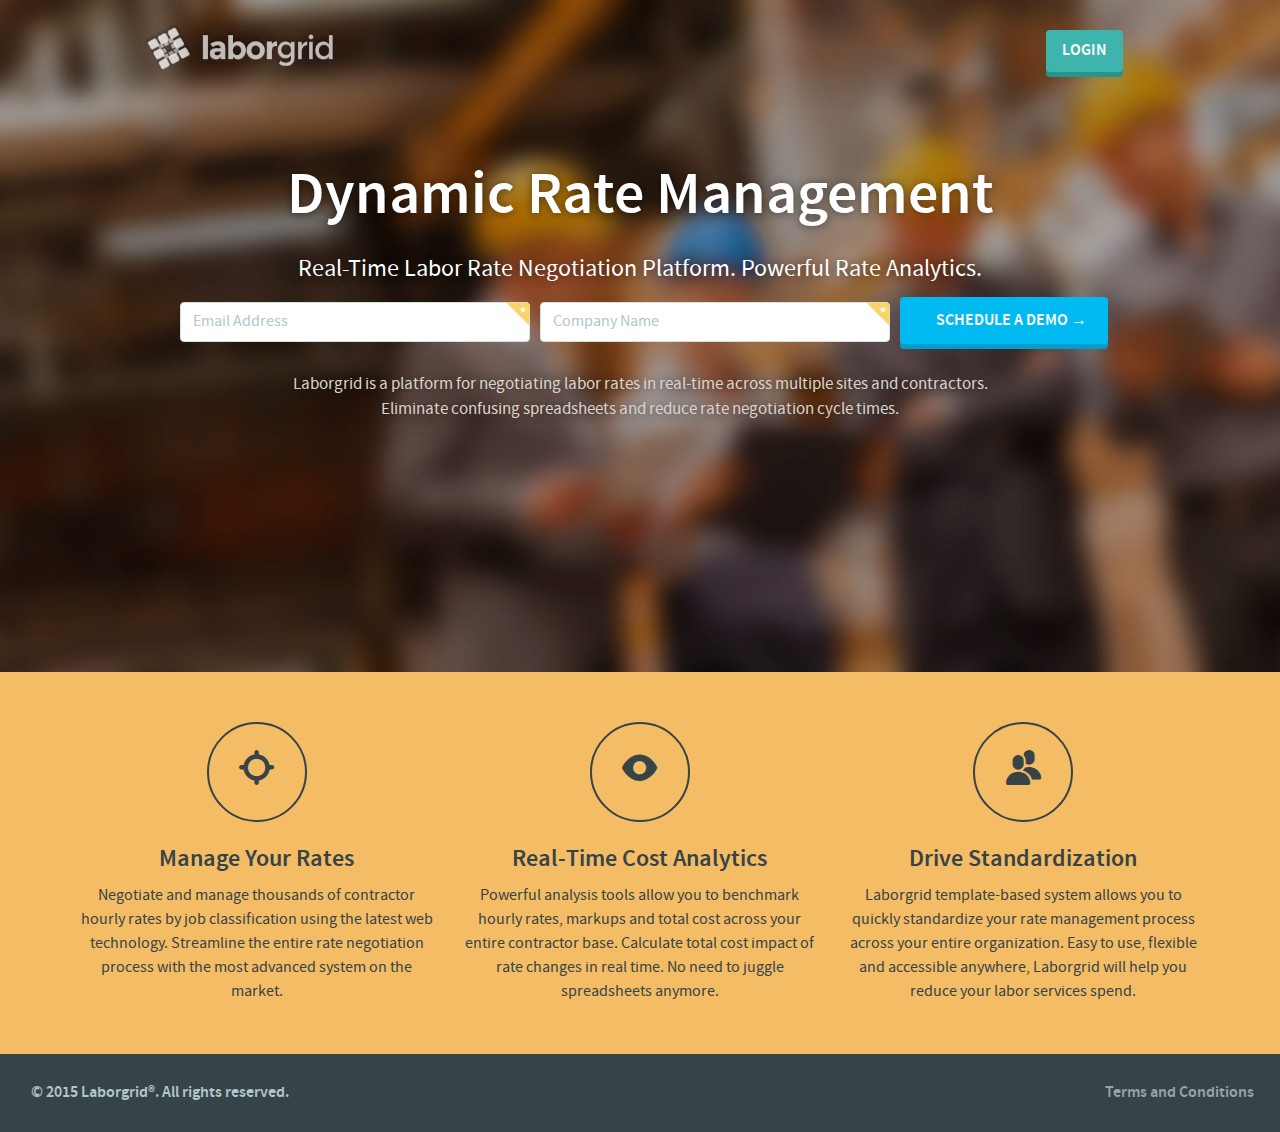
==== index.html @ 269fbb8e "Added favicon" ====
<!DOCTYPE html>
<html lang="en">
<head>
  <meta charset="utf-8">
  <title>Laborgrid - Dynamic Rate Management</title>
  <meta name="description" content="Laborgrid - Dynamic Rate Management"/>
  <meta name="viewport" content="width=device-width, initial-scale=1.0, maximum-scale=1.0">
  <link rel="icon" sizes="16x16 32x32" href="/favicon.ico?v=2">

  <!-- Loading Bootstrap -->
  <link href="bootstrap/css/bootstrap.css" rel="stylesheet">
  <link href="bootstrap/css/prettify.css" rel="stylesheet">

  <!-- Loading Drunken Parrot UI -->
  <link href="css/drunken-parrot.css" rel="stylesheet">
  <link href="css/animate.min.css" rel="stylesheet">
  <link href="css/style.css" rel="stylesheet">

  <!-- <link rel="shortcut icon" href="images/favicon.ico"> -->

  <!-- HTML5 shim, for IE6-8 support of HTML5 elements. All other JS at the end of file. -->
  <!--[if lt IE 9]>
  <script src="js/html5shiv.js"></script>
  <![endif]-->
</head>
<body>
<div class="container-fluid home">
  <!--<header>
    <img src="" alt=""/>
  </header>-->
  <div class="jumbotron">
    <div class="container">
      <header>
        <div class="row">
          <div class="col-xs-12 col-sm-1"></div>
          <div class="col-xs-12 col-sm-10">
            <img id="logo" class="logo" src="images/laborgrid_logo_transparent.png" alt="Laborgrid"/>
            <a id="login-button" href="http://app.laborgrid.com" class="btn btn-success btn-embossed login-button pull-right">Login</a>
          </div>
          <div class="col-xs-12 col-sm-1"></div>
        </div>
      </header>
      <div class="row">
        <div class="col-sm-12 headlines">
          <h1 class="text-shadow animated fadeInDown">Dynamic Rate Management</h1>
          <p class="text-shadow">Real-Time Labor Rate Negotiation Platform. Powerful Rate Analytics.</p>
          <div class="col-xs-12 col-sm-1"></div>
            <div id="email-form-group" class="col-xs-12 col-sm-4 less-padding-right">
              <div class="form-group input-required">
                <input id="form-email"  type="email" name="email" class="form-control" placeholder="Email Address" required>
                <span></span>
              </div>
            </div>
            <div id="company-form-group" class="col-xs-12 col-sm-4 less-padding-right">
              <div class="form-group input-required">
                <input id="form-company" type="text" name="company" class="form-control" placeholder="Company Name" required>
                <span></span>
              </div>
            </div>

          <div id="thankyou-form-group" class="col-xs-12 col-sm-8 less-padding-right animated">
            <p class="text-shadow"><strong>Thank you for contacting us! We'll get in touch shortly.</strong></p>
          </div>

            <div class="col-xs-12 col-sm-1 less-margin-top">
              <button id="send-button" type="submit" class="btn btn-primary btn-embossed btn-animate btn-animate-result">Schedule a Demo →</button>
            </div>
          <div class="col-xs-12 col-sm-2"></div>
        </div>
      </div>

      <div id="warning-row" class="row">
        <div class="col-xs-12 col-sm-2"></div>
        <div class="col-xs-12 col-sm-8 headlines">
          <p class="text-shadow smaller-text warning-text">
            <strong><em>That doesn't look like a valid email address. Please try again.</em></strong>
          </p>
        </div>
        <div class="col-xs-12 col-sm-2"></div>
      </div>

      <div class="row">
        <div class="col-xs-12 col-sm-2"></div>
        <div class="col-xs-12 col-sm-8 headlines">
          <p class="text-shadow smaller-text">
            Laborgrid is a platform for negotiating labor rates in real-time across multiple sites and contractors.
            Eliminate confusing spreadsheets and reduce rate negotiation cycle times.
          </p>
        </div>
        <div class="col-xs-12 col-sm-2"></div>
      </div>
    </div>
  </div>

  <div id="services" class="container-fluid services-container">
    <!-- Example row of columns -->
    <div class="row features">
      <div class="col-xs-12 col-sm-4 text-center feature">
        <div class="ss-icon features-circle animated fadeIn">
          <i class="ss-crosshair features-icon"></i>
        </div>
        <h3>Manage Your Rates</h3>
        <p>Negotiate and manage thousands of contractor hourly rates by job classification using the latest web technology.
          Streamline the entire rate negotiation process with the most advanced system on the market.</p>
      </div>
      <div class="col-xs-12 col-sm-4 text-center feature">
        <div class="single-fet animated fadeIn">
          <div class="ss-icon features-circle animated fadeIn">
            <i class="ss-view features-icon"></i>
          </div>
          <h3>Real-Time Cost Analytics</h3>
          <p>Powerful analysis tools allow you to benchmark hourly rates, markups and total cost across your entire contractor base. Calculate total cost impact of rate changes in real time.
            No need to juggle spreadsheets anymore. </p>
        </div>
      </div>
      <div class="col-xs-12 col-sm-4 text-center feature">
        <div class="single-fet animated fadeIn">
          <div class="ss-icon features-circle animated fadeIn">
            <i class="ss-users features-icon"></i>
          </div>
          <h3>Drive Standardization</h3>
          <p>Laborgrid template-based system allows you to quickly standardize your rate management process across your entire organization.
            Easy to use, flexible and accessible anywhere, Laborgrid will help you reduce your labor services spend.</p>
        </div>
      </div>
    </div>
  </div>
  <nav id="footer" class="navbar navbar-inverse" role="navigation">
    <div class="navbar-collapse">
        <ul class="nav navbar-nav">
          <li class=""><a href="#">© 2015 Laborgrid®. All rights reserved.</a></li>
        </ul>
        <!--<ul class="nav navbar-nav navbar-right navbar-icons">
                  <li><a href="#fakeLink" class="navbar-link">Terms and Conditions</a></li>
          <li>
            <a href="#fakelink">
              <span class="ss-user"></span>
            </a>
          </li>
          <li>
            <a href="#fakelink">
              <span class="ss-notifications"></span>
              <span class="navbar-new"></span>
            </a>
          </li>
          <li>
            <a href="#fakelink">
              <span class="ss-settings"></span>
            </a>
          </li>
        </ul>-->
      <p class="navbar-text navbar-right"><a href="./terms.html" class="navbar-link">Terms and Conditions</a></p>

    </div><!-- /.container-fluid -->
  </nav>
</div>
<!-- Bootstrap core JavaScript
	================================================== -->
<!-- Placed at the end of the document so the pages load faster -->
<script src="https://ajax.googleapis.com/ajax/libs/jquery/1.11.0/jquery.min.js"></script>
<script src="https://cdn.firebase.com/js/client/2.2.4/firebase.js"></script>
<script src="bootstrap/js/bootstrap.min.js"></script>
<script src="js/checkbox.js"></script>
<script src="js/radio.js"></script>
<script src="js/bootstrap-switch.js"></script>
<script src="js/toolbar.js"></script>
<script src="js/classie.js"></script>
<script src="js/application.js"></script>

<!-- begin olark code -->
<script data-cfasync="false" type='text/javascript'>/*<![CDATA[*/window.olark||(function(c){var f=window,d=document,l=f.location.protocol=="https:"?"https:":"http:",z=c.name,r="load";var nt=function(){
  f[z]=function(){
    (a.s=a.s||[]).push(arguments)};var a=f[z]._={
  },q=c.methods.length;while(q--){(function(n){f[z][n]=function(){
    f[z]("call",n,arguments)}})(c.methods[q])}a.l=c.loader;a.i=nt;a.p={
    0:+new Date};a.P=function(u){
    a.p[u]=new Date-a.p[0]};function s(){
    a.P(r);f[z](r)}f.addEventListener?f.addEventListener(r,s,false):f.attachEvent("on"+r,s);var ld=function(){function p(hd){
    hd="head";return["<",hd,"></",hd,"><",i,' onl' + 'oad="var d=',g,";d.getElementsByTagName('head')[0].",j,"(d.",h,"('script')).",k,"='",l,"//",a.l,"'",'"',"></",i,">"].join("")}var i="body",m=d[i];if(!m){
    return setTimeout(ld,100)}a.P(1);var j="appendChild",h="createElement",k="src",n=d[h]("div"),v=n[j](d[h](z)),b=d[h]("iframe"),g="document",e="domain",o;n.style.display="none";m.insertBefore(n,m.firstChild).id=z;b.frameBorder="0";b.id=z+"-loader";if(/MSIE[ ]+6/.test(navigator.userAgent)){
    b.src="javascript:false"}b.allowTransparency="true";v[j](b);try{
    b.contentWindow[g].open()}catch(w){
    c[e]=d[e];o="javascript:var d="+g+".open();d.domain='"+d.domain+"';";b[k]=o+"void(0);"}try{
    var t=b.contentWindow[g];t.write(p());t.close()}catch(x){
    b[k]=o+'d.write("'+p().replace(/"/g,String.fromCharCode(92)+'"')+'");d.close();'}a.P(2)};ld()};nt()})({
  loader: "static.olark.com/jsclient/loader0.js",name:"olark",methods:["configure","extend","declare","identify"]});
/* custom configuration goes here (www.olark.com/documentation) */
olark.identify('8668-419-10-1473');/*]]>*/</script><noscript><a href="https://www.olark.com/site/8668-419-10-1473/contact" title="Contact us" target="_blank">Questions? Feedback?</a> powered by <a href="http://www.olark.com?welcome" title="Olark live chat software">Olark live chat software</a></noscript>
<!-- end olark code -->
</body>
</html>
---- bootstrap/css/prettify.css ----
.com { color: #93a1a1; }
.lit { color: #195f91; }
.pun, .opn, .clo { color: #93a1a1; }
.fun { color: #dc322f; }
.str, .atv { color: #D14; }
.kwd, .prettyprint .tag { color: #1e347b; }
.typ, .atn, .dec, .var { color: teal; }
.pln { color: #48484c; }

.prettyprint {
  padding: 8px;
  background-color: #f7f7f9;
  border: 1px solid #e1e1e8;
}
.prettyprint.linenums {
  -webkit-box-shadow: inset 40px 0 0 #fbfbfc, inset 41px 0 0 #ececf0;
     -moz-box-shadow: inset 40px 0 0 #fbfbfc, inset 41px 0 0 #ececf0;
          box-shadow: inset 40px 0 0 #fbfbfc, inset 41px 0 0 #ececf0;
}

/* Specify class=linenums on a pre to get line numbering */
ol.linenums {
  margin: 0 0 0 33px; /* IE indents via margin-left */
}
ol.linenums li {
  padding-left: 12px;
  color: #bebec5;
  line-height: 20px;
  text-shadow: 0 1px 0 #fff;
}
---- css/drunken-parrot.css ----
@font-face {
  font-family: 'SourceSansPro';
  src: url('../fonts/source-sans-pro/sourcesanspro-regular.eot');
  src: url('../fonts/source-sans-pro/sourcesanspro-regular.eot?#iefix') format('embedded-opentype'), url('../fonts/source-sans-pro/sourcesanspro-regular.woff') format('woff'), url('../fonts/source-sans-pro/sourcesanspro-regular.ttf') format('truetype'), url('../fonts/source-sans-pro/sourcesanspro-regular.svg#sourcesanspro-regular') format('svg');
  font-weight: normal;
  font-style: normal;
}
@font-face {
  font-family: 'SourceSansProExtraLight';
  src: url('../fonts/source-sans-pro/sourcesanspro-extralight.eot');
  src: url('../fonts/source-sans-pro/sourcesanspro-extralight.eot?#iefix') format('embedded-opentype'), url('../fonts/source-sans-pro/sourcesanspro-extralight.woff') format('woff'), url('../fonts/source-sans-pro/sourcesanspro-extralight.ttf') format('truetype'), url('../fonts/source-sans-pro/sourcesanspro-extralight.svg#sourcesanspro-extralight') format('svg');
  font-weight: normal;
  font-style: normal;
}
@font-face {
  font-family: 'SourceSansProBold';
  src: url('../fonts/source-sans-pro/sourcesanspro-bold.eot');
  src: url('../fonts/source-sans-pro/sourcesanspro-bold.eot?#iefix') format('embedded-opentype'), url('../fonts/source-sans-pro/sourcesanspro-bold.woff') format('woff'), url('../fonts/source-sans-pro/sourcesanspro-bold.ttf') format('truetype'), url('../fonts/source-sans-pro/sourcesanspro-bold.svg#sourcesanspro-bold') format('svg');
  font-weight: normal;
  font-style: normal;
}
@font-face {
  font-family: 'SourceSansProSemiBold';
  src: url('../fonts/source-sans-pro/sourcesanspro-semibold.eot');
  src: url('../fonts/source-sans-pro/sourcesanspro-semibold.eot?#iefix') format('embedded-opentype'), url('../fonts/source-sans-pro/sourcesanspro-semibold.woff') format('woff'), url('../fonts/source-sans-pro/sourcesanspro-semibold.ttf') format('truetype'), url('../fonts/source-sans-pro/sourcesanspro-semibold.svg#sourcesanspro-semibold') format('svg');
  font-weight: normal;
  font-style: normal;
}
@font-face {
  font-family: 'Merriweather';
  src: url('../fonts/source-sans-pro/sourcesanspro-regular.eot');
  src: url('../fonts/source-sans-pro/sourcesanspro-regular.eot?#iefix') format('embedded-opentype'), url('../fonts/source-sans-pro/sourcesanspro-regular.woff') format('woff'), url('../fonts/source-sans-pro/sourcesanspro-regular.ttf') format('truetype'), url('../fonts/source-sans-pro/sourcesanspro-regular.svg#sourcesanspro-regular') format('svg');
  font-weight: normal;
  font-style: normal;
}
@font-face {
  font-family: 'MerriweatherLight';
  src: url('../fonts/source-sans-pro/sourcesanspro-extralight.eot');
  src: url('../fonts/source-sans-pro/sourcesanspro-extralight.eot?#iefix') format('embedded-opentype'), url('../fonts/source-sans-pro/sourcesanspro-extralight.woff') format('woff'), url('../fonts/source-sans-pro/sourcesanspro-extralight.ttf') format('truetype'), url('../fonts/source-sans-pro/sourcesanspro-extralight.svg#sourcesanspro-extralight') format('svg');
  font-weight: normal;
  font-style: normal;
}
@font-face {
  font-family: 'MerriweatherBold';
  src: url('../fonts/source-sans-pro/sourcesanspro-bold.eot');
  src: url('../fonts/source-sans-pro/sourcesanspro-bold.eot?#iefix') format('embedded-opentype'), url('../fonts/source-sans-pro/sourcesanspro-bold.woff') format('woff'), url('../fonts/source-sans-pro/sourcesanspro-bold.ttf') format('truetype'), url('../fonts/source-sans-pro/sourcesanspro-bold.svg#sourcesanspro-bold') format('svg');
  font-weight: normal;
  font-style: normal;
}
@font-face {
  font-family: 'MerriweatherHeavy';
  src: url('../fonts/source-sans-pro/.eot');
  src: url('../fonts/source-sans-pro/.eot?#iefix') format('embedded-opentype'), url('../fonts/source-sans-pro/.woff') format('woff'), url('../fonts/source-sans-pro/.ttf') format('truetype'), url('../fonts/source-sans-pro/.svg#') format('svg');
  font-weight: normal;
  font-style: normal;
}
@charset "UTF-8";
/*
* Symbolset
* www.symbolset.com
* Copyright © 2013 Oak Studios LLC
*
* Upload this file to your web server
* and place this within your <head> tags.
* <link href="webfonts/ss-junior.css" rel="stylesheet" />
*/
@font-face {
  font-family: "SSJunior";
  src: url('../fonts/ss-junior/webfonts/ss-junior.eot');
  src: url('../fonts/ss-junior/webfonts/ss-junior.eot?#iefix') format('embedded-opentype'), url('../fonts/ss-junior/webfonts/ss-junior.woff') format('woff'), url('../fonts/ss-junior/webfonts/ss-junior.ttf') format('truetype'), url('../fonts/ss-junior/webfonts/ss-junior.svg#SSJunior') format('svg');
  font-weight: 400;
  font-style: normal;
}
/* This triggers a redraw in IE to Fix IE8's :before content rendering. */
html:hover [class^="ss-"] {
  -ms-zoom: 1;
}
.ss-icon,
.ss-icon.ss-junior,
[class^="ss-"]:before,
[class*=" ss-"]:before,
[class^="ss-"].ss-junior:before,
[class*=" ss-"].ss-junior:before,
[class^="ss-"].right:after,
[class*=" ss-"].right:after,
[class^="ss-"].ss-junior.right:after,
[class*=" ss-"].ss-junior.right:after {
  font-family: "SSJunior";
  font-style: normal;
  font-weight: 400;
  text-decoration: none;
  text-rendering: optimizeLegibility;
  white-space: nowrap;
  /*-webkit-font-feature-settings: "liga"; Currently broken in Chrome >= v22. Falls back to text-rendering. Safari is unaffected. */

  -moz-font-feature-settings: "liga=1";
  -moz-font-feature-settings: "liga";
  -ms-font-feature-settings: "liga" 1;
  -o-font-feature-settings: "liga";
  font-feature-settings: "liga";
  -webkit-font-smoothing: antialiased;
}
[class^="ss-"].right:before,
[class*=" ss-"].right:before {
  display: none;
  content: '';
}
.ss-cursor:before,
.ss-cursor.right:after {
  content: '';
}
.ss-crosshair:before,
.ss-crosshair.right:after {
  content: '⌖';
}
.ss-search:before,
.ss-search.right:after {
  content: '🔎';
}
.ss-zoomin:before,
.ss-zoomin.right:after {
  content: '';
}
.ss-zoomout:before,
.ss-zoomout.right:after {
  content: '';
}
.ss-view:before,
.ss-view.right:after {
  content: '👀';
}
.ss-viewdisabled:before,
.ss-viewdisabled.right:after {
  content: '';
}
.ss-binoculars:before,
.ss-binoculars.right:after {
  content: '';
}
.ss-attach:before,
.ss-attach.right:after {
  content: '📎';
}
.ss-link:before,
.ss-link.right:after {
  content: '🔗';
}
.ss-move:before,
.ss-move.right:after {
  content: '';
}
.ss-write:before,
.ss-write.right:after {
  content: '✎';
}
.ss-writingdisabled:before,
.ss-writingdisabled.right:after {
  content: '';
}
.ss-compose:before,
.ss-compose.right:after {
  content: '📝';
}
.ss-lock:before,
.ss-lock.right:after {
  content: '🔒';
}
.ss-unlock:before,
.ss-unlock.right:after {
  content: '🔓';
}
.ss-key:before,
.ss-key.right:after {
  content: '🔑';
}
.ss-backspace:before,
.ss-backspace.right:after {
  content: '⌫';
}
.ss-ban:before,
.ss-ban.right:after {
  content: '🚫';
}
.ss-trash:before,
.ss-trash.right:after {
  content: '';
}
.ss-target:before,
.ss-target.right:after {
  content: '◎';
}
.ss-skull:before,
.ss-skull.right:after {
  content: '💀';
}
.ss-tag:before,
.ss-tag.right:after {
  content: '';
}
.ss-bookmark:before,
.ss-bookmark.right:after {
  content: '🔖';
}
.ss-flag:before,
.ss-flag.right:after {
  content: '⚑';
}
.ss-like:before,
.ss-like.right:after {
  content: '👍';
}
.ss-dislike:before,
.ss-dislike.right:after {
  content: '👎';
}
.ss-heart:before,
.ss-heart.right:after {
  content: '♥';
}
.ss-unheart:before,
.ss-unheart.right:after {
  content: '';
}
.ss-star:before,
.ss-star.right:after {
  content: '⋆';
}
.ss-unstar:before,
.ss-unstar.right:after {
  content: '';
}
.ss-sample:before,
.ss-sample.right:after {
  content: '';
}
.ss-crop:before,
.ss-crop.right:after {
  content: '';
}
.ss-cut:before,
.ss-cut.right:after {
  content: '✂';
}
.ss-clipboard:before,
.ss-clipboard.right:after {
  content: '📋';
}
.ss-ruler:before,
.ss-ruler.right:after {
  content: '';
}
.ss-gridlines:before,
.ss-gridlines.right:after {
  content: '';
}
.ss-pencilbrushpen:before,
.ss-pencilbrushpen.right:after {
  content: '';
}
.ss-paintroller:before,
.ss-paintroller.right:after {
  content: '';
}
.ss-paint:before,
.ss-paint.right:after {
  content: '';
}
.ss-paintdisabled:before,
.ss-paintdisabled.right:after {
  content: '';
}
.ss-paintedit:before,
.ss-paintedit.right:after {
  content: '';
}
.ss-pixels:before,
.ss-pixels.right:after {
  content: '';
}
.ss-phone:before,
.ss-phone.right:after {
  content: '📞';
}
.ss-phonedisabled:before,
.ss-phonedisabled.right:after {
  content: '';
}
.ss-addressbook:before,
.ss-addressbook.right:after {
  content: '📑';
}
.ss-voicemail:before,
.ss-voicemail.right:after {
  content: '⌕';
}
.ss-mailbox:before,
.ss-mailbox.right:after {
  content: '📫';
}
.ss-send:before,
.ss-send.right:after {
  content: '';
}
.ss-paperairplane:before,
.ss-paperairplane.right:after {
  content: '';
}
.ss-mail:before,
.ss-mail.right:after {
  content: '✉';
}
.ss-inbox:before,
.ss-inbox.right:after {
  content: '📥';
}
.ss-inboxes:before,
.ss-inboxes.right:after {
  content: '';
}
.ss-outbox:before,
.ss-outbox.right:after {
  content: '📤';
}
.ss-chat:before,
.ss-chat.right:after {
  content: '💬';
}
.ss-textchat:before,
.ss-textchat.right:after {
  content: '';
}
.ss-ellipsischat:before,
.ss-ellipsischat.right:after {
  content: '';
}
.ss-ellipsis:before,
.ss-ellipsis.right:after {
  content: '…';
}
.ss-smile:before,
.ss-smile.right:after {
  content: '☻';
}
.ss-frown:before,
.ss-frown.right:after {
  content: '☹';
}
.ss-surprise:before,
.ss-surprise.right:after {
  content: '😮';
}
.ss-user:before,
.ss-user.right:after {
  content: '👤';
}
.ss-femaleuser:before,
.ss-femaleuser.right:after {
  content: '👧';
}
.ss-users:before,
.ss-users.right:after {
  content: '👥';
}
.ss-robot:before,
.ss-robot.right:after {
  content: '';
}
.ss-ghost:before,
.ss-ghost.right:after {
  content: '👻';
}
.ss-contacts:before,
.ss-contacts.right:after {
  content: '📇';
}
.ss-pointup:before,
.ss-pointup.right:after {
  content: '👆';
}
.ss-pointright:before,
.ss-pointright.right:after {
  content: '👉';
}
.ss-pointdown:before,
.ss-pointdown.right:after {
  content: '👇';
}
.ss-pointleft:before,
.ss-pointleft.right:after {
  content: '👈';
}
.ss-cart:before,
.ss-cart.right:after {
  content: '';
}
.ss-shoppingbag:before,
.ss-shoppingbag.right:after {
  content: '';
}
.ss-store:before,
.ss-store.right:after {
  content: '🏪';
}
.ss-creditcard:before,
.ss-creditcard.right:after {
  content: '💳';
}
.ss-banknote:before,
.ss-banknote.right:after {
  content: '💵';
}
.ss-calculator:before,
.ss-calculator.right:after {
  content: '';
}
.ss-calculate:before,
.ss-calculate.right:after {
  content: '';
}
.ss-bank:before,
.ss-bank.right:after {
  content: '🏦';
}
.ss-presentation:before,
.ss-presentation.right:after {
  content: '';
}
.ss-barchart:before,
.ss-barchart.right:after {
  content: '📊';
}
.ss-piechart:before,
.ss-piechart.right:after {
  content: '';
}
.ss-activity:before,
.ss-activity.right:after {
  content: '';
}
.ss-box:before,
.ss-box.right:after {
  content: '📦';
}
.ss-home:before,
.ss-home.right:after {
  content: '⌂';
}
.ss-fence:before,
.ss-fence.right:after {
  content: '';
}
.ss-buildings:before,
.ss-buildings.right:after {
  content: '🏢';
}
.ss-lodging:before,
.ss-lodging.right:after {
  content: '🏨';
}
.ss-globe:before,
.ss-globe.right:after {
  content: '🌐';
}
.ss-navigate:before,
.ss-navigate.right:after {
  content: '';
}
.ss-compass:before,
.ss-compass.right:after {
  content: '';
}
.ss-signpost:before,
.ss-signpost.right:after {
  content: '';
}
.ss-map:before,
.ss-map.right:after {
  content: '';
}
.ss-location:before,
.ss-location.right:after {
  content: '';
}
.ss-pin:before,
.ss-pin.right:after {
  content: '📍';
}
.ss-pushpin:before,
.ss-pushpin.right:after {
  content: '📌';
}
.ss-code:before,
.ss-code.right:after {
  content: '';
}
.ss-puzzle:before,
.ss-puzzle.right:after {
  content: '';
}
.ss-floppydisk:before,
.ss-floppydisk.right:after {
  content: '💾';
}
.ss-window:before,
.ss-window.right:after {
  content: '';
}
.ss-music:before,
.ss-music.right:after {
  content: '♫';
}
.ss-mic:before,
.ss-mic.right:after {
  content: '🎤';
}
.ss-headphones:before,
.ss-headphones.right:after {
  content: '🎧';
}
.ss-mutevolume:before,
.ss-mutevolume.right:after {
  content: '';
}
.ss-volume:before,
.ss-volume.right:after {
  content: '🔈';
}
.ss-lowvolume:before,
.ss-lowvolume.right:after {
  content: '🔉';
}
.ss-highvolume:before,
.ss-highvolume.right:after {
  content: '🔊';
}
.ss-radio:before,
.ss-radio.right:after {
  content: '📻';
}
.ss-airplay:before,
.ss-airplay.right:after {
  content: '';
}
.ss-disc:before,
.ss-disc.right:after {
  content: '💿';
}
.ss-camera:before,
.ss-camera.right:after {
  content: '📷';
}
.ss-picture:before,
.ss-picture.right:after {
  content: '🌄';
}
.ss-pictures:before,
.ss-pictures.right:after {
  content: '';
}
.ss-video:before,
.ss-video.right:after {
  content: '📹';
}
.ss-film:before,
.ss-film.right:after {
  content: '';
}
.ss-clapboard:before,
.ss-clapboard.right:after {
  content: '🎬';
}
.ss-tv:before,
.ss-tv.right:after {
  content: '📺';
}
.ss-flatscreen:before,
.ss-flatscreen.right:after {
  content: '';
}
.ss-play:before,
.ss-play.right:after {
  content: '▶';
}
.ss-pause:before,
.ss-pause.right:after {
  content: '';
}
.ss-stop:before,
.ss-stop.right:after {
  content: '■';
}
.ss-record:before,
.ss-record.right:after {
  content: '●';
}
.ss-rewind:before,
.ss-rewind.right:after {
  content: '⏪';
}
.ss-fastforward:before,
.ss-fastforward.right:after {
  content: '⏩';
}
.ss-skipforward:before,
.ss-skipforward.right:after {
  content: '⏭';
}
.ss-skipback:before,
.ss-skipback.right:after {
  content: '⏮';
}
.ss-eject:before,
.ss-eject.right:after {
  content: '⏏';
}
.ss-filecabinet:before,
.ss-filecabinet.right:after {
  content: '';
}
.ss-books:before,
.ss-books.right:after {
  content: '📚';
}
.ss-notebook:before,
.ss-notebook.right:after {
  content: '📓';
}
.ss-newspaper:before,
.ss-newspaper.right:after {
  content: '📰';
}
.ss-grid:before,
.ss-grid.right:after {
  content: '';
}
.ss-rows:before,
.ss-rows.right:after {
  content: '';
}
.ss-columns:before,
.ss-columns.right:after {
  content: '';
}
.ss-thumbnails:before,
.ss-thumbnails.right:after {
  content: '';
}
.ss-menu:before,
.ss-menu.right:after {
  content: '';
}
.ss-filter:before,
.ss-filter.right:after {
  content: '';
}
.ss-desktop:before,
.ss-desktop.right:after {
  content: '💻';
}
.ss-laptop:before,
.ss-laptop.right:after {
  content: '';
}
.ss-tablet:before,
.ss-tablet.right:after {
  content: '';
}
.ss-cell:before,
.ss-cell.right:after {
  content: '📱';
}
.ss-battery:before,
.ss-battery.right:after {
  content: '🔋';
}
.ss-highbattery:before,
.ss-highbattery.right:after {
  content: '';
}
.ss-mediumbattery:before,
.ss-mediumbattery.right:after {
  content: '';
}
.ss-lowbattery:before,
.ss-lowbattery.right:after {
  content: '';
}
.ss-emptybattery:before,
.ss-emptybattery.right:after {
  content: '';
}
.ss-batterydisabled:before,
.ss-batterydisabled.right:after {
  content: '';
}
.ss-lightbulb:before,
.ss-lightbulb.right:after {
  content: '💡';
}
.ss-flashlight:before,
.ss-flashlight.right:after {
  content: '🔦';
}
.ss-flashlighton:before,
.ss-flashlighton.right:after {
  content: '';
}
.ss-picnictable:before,
.ss-picnictable.right:after {
  content: '';
}
.ss-birdhouse:before,
.ss-birdhouse.right:after {
  content: '';
}
.ss-lamp:before,
.ss-lamp.right:after {
  content: '';
}
.ss-onedie:before,
.ss-onedie.right:after {
  content: '⚀';
}
.ss-twodie:before,
.ss-twodie.right:after {
  content: '⚁';
}
.ss-threedie:before,
.ss-threedie.right:after {
  content: '⚂';
}
.ss-fourdie:before,
.ss-fourdie.right:after {
  content: '⚃';
}
.ss-fivedie:before,
.ss-fivedie.right:after {
  content: '⚄';
}
.ss-sixdie:before,
.ss-sixdie.right:after {
  content: '⚅';
}
.ss-downloadcloud:before,
.ss-downloadcloud.right:after {
  content: '';
}
.ss-download:before,
.ss-download.right:after {
  content: '';
}
.ss-uploadcloud:before,
.ss-uploadcloud.right:after {
  content: '';
}
.ss-upload:before,
.ss-upload.right:after {
  content: '';
}
.ss-transfer:before,
.ss-transfer.right:after {
  content: '⇆';
}
.ss-replay:before,
.ss-replay.right:after {
  content: '↺';
}
.ss-refresh:before,
.ss-refresh.right:after {
  content: '↻';
}
.ss-sync:before,
.ss-sync.right:after {
  content: '';
}
.ss-loading:before,
.ss-loading.right:after {
  content: '';
}
.ss-wifi:before,
.ss-wifi.right:after {
  content: '';
}
.ss-file:before,
.ss-file.right:after {
  content: '📄';
}
.ss-files:before,
.ss-files.right:after {
  content: '';
}
.ss-searchfile:before,
.ss-searchfile.right:after {
  content: '';
}
.ss-folder:before,
.ss-folder.right:after {
  content: '📁';
}
.ss-downloadfolder:before,
.ss-downloadfolder.right:after {
  content: '';
}
.ss-uploadfolder:before,
.ss-uploadfolder.right:after {
  content: '';
}
.ss-quote:before,
.ss-quote.right:after {
  content: '“';
}
.ss-anchor:before,
.ss-anchor.right:after {
  content: '';
}
.ss-print:before,
.ss-print.right:after {
  content: '⎙';
}
.ss-fax:before,
.ss-fax.right:after {
  content: '📠';
}
.ss-shredder:before,
.ss-shredder.right:after {
  content: '';
}
.ss-typewriter:before,
.ss-typewriter.right:after {
  content: '';
}
.ss-list:before,
.ss-list.right:after {
  content: '';
}
.ss-action:before,
.ss-action.right:after {
  content: '';
}
.ss-redirect:before,
.ss-redirect.right:after {
  content: '↪';
}
.ss-additem:before,
.ss-additem.right:after {
  content: '';
}
.ss-checkitem:before,
.ss-checkitem.right:after {
  content: '';
}
.ss-expand:before,
.ss-expand.right:after {
  content: '⤢';
}
.ss-contract:before,
.ss-contract.right:after {
  content: '';
}
.ss-scaleup:before,
.ss-scaleup.right:after {
  content: '';
}
.ss-scaledown:before,
.ss-scaledown.right:after {
  content: '';
}
.ss-lifepreserver:before,
.ss-lifepreserver.right:after {
  content: '';
}
.ss-help:before,
.ss-help.right:after {
  content: '❓';
}
.ss-info:before,
.ss-info.right:after {
  content: 'ℹ';
}
.ss-alert:before,
.ss-alert.right:after {
  content: '⚠';
}
.ss-caution:before,
.ss-caution.right:after {
  content: '⛔';
}
.ss-plus:before,
.ss-plus.right:after {
  content: '+';
}
.ss-hyphen:before,
.ss-hyphen.right:after {
  content: '-';
}
.ss-check:before,
.ss-check.right:after {
  content: '✓';
}
.ss-delete:before,
.ss-delete.right:after {
  content: '␡';
}
.ss-fish:before,
.ss-fish.right:after {
  content: '🐟';
}
.ss-bird:before,
.ss-bird.right:after {
  content: '🐦';
}
.ss-bone:before,
.ss-bone.right:after {
  content: '';
}
.ss-tooth:before,
.ss-tooth.right:after {
  content: '';
}
.ss-poo:before,
.ss-poo.right:after {
  content: '💩';
}
.ss-tree:before,
.ss-tree.right:after {
  content: '🌲';
}
.ss-settings:before,
.ss-settings.right:after {
  content: '⚙';
}
.ss-dashboard:before,
.ss-dashboard.right:after {
  content: '';
}
.ss-dial:before,
.ss-dial.right:after {
  content: '';
}
.ss-notifications:before,
.ss-notifications.right:after {
  content: '🔔';
}
.ss-notificationsdisabled:before,
.ss-notificationsdisabled.right:after {
  content: '🔕';
}
.ss-toggles:before,
.ss-toggles.right:after {
  content: '';
}
.ss-flash:before,
.ss-flash.right:after {
  content: '⌁';
}
.ss-flashoff:before,
.ss-flashoff.right:after {
  content: '';
}
.ss-magnet:before,
.ss-magnet.right:after {
  content: '';
}
.ss-toolbox:before,
.ss-toolbox.right:after {
  content: '';
}
.ss-wrench:before,
.ss-wrench.right:after {
  content: '🔧';
}
.ss-clock:before,
.ss-clock.right:after {
  content: '⏲';
}
.ss-stopwatch:before,
.ss-stopwatch.right:after {
  content: '⏱';
}
.ss-alarmclock:before,
.ss-alarmclock.right:after {
  content: '⏰';
}
.ss-counterclockwise:before,
.ss-counterclockwise.right:after {
  content: '⥀';
}
.ss-calendar:before,
.ss-calendar.right:after {
  content: '📅';
}
.ss-keyboard:before,
.ss-keyboard.right:after {
  content: '';
}
.ss-keyboardup:before,
.ss-keyboardup.right:after {
  content: '';
}
.ss-keyboarddown:before,
.ss-keyboarddown.right:after {
  content: '';
}
.ss-chickenleg:before,
.ss-chickenleg.right:after {
  content: '🍗';
}
.ss-burger:before,
.ss-burger.right:after {
  content: '🍔';
}
.ss-mug:before,
.ss-mug.right:after {
  content: '☕';
}
.ss-coffee:before,
.ss-coffee.right:after {
  content: '';
}
.ss-tea:before,
.ss-tea.right:after {
  content: '🍵';
}
.ss-wineglass:before,
.ss-wineglass.right:after {
  content: '🍷';
}
.ss-paperbag:before,
.ss-paperbag.right:after {
  content: '';
}
.ss-utensils:before,
.ss-utensils.right:after {
  content: '🍴';
}
.ss-droplet:before,
.ss-droplet.right:after {
  content: '💧';
}
.ss-sun:before,
.ss-sun.right:after {
  content: '☀';
}
.ss-cloud:before,
.ss-cloud.right:after {
  content: '☁';
}
.ss-partlycloudy:before,
.ss-partlycloudy.right:after {
  content: '⛅';
}
.ss-umbrella:before,
.ss-umbrella.right:after {
  content: '☂';
}
.ss-crescentmoon:before,
.ss-crescentmoon.right:after {
  content: '🌙';
}
.ss-plug:before,
.ss-plug.right:after {
  content: '🔌';
}
.ss-outlet:before,
.ss-outlet.right:after {
  content: '';
}
.ss-car:before,
.ss-car.right:after {
  content: '🚘';
}
.ss-taxi:before,
.ss-taxi.right:after {
  content: '🚖';
}
.ss-train:before,
.ss-train.right:after {
  content: '🚆';
}
.ss-bus:before,
.ss-bus.right:after {
  content: '🚍';
}
.ss-truck:before,
.ss-truck.right:after {
  content: '🚚';
}
.ss-plane:before,
.ss-plane.right:after {
  content: '✈';
}
.ss-bike:before,
.ss-bike.right:after {
  content: '🚲';
}
.ss-rocket:before,
.ss-rocket.right:after {
  content: '🚀';
}
.ss-briefcase:before,
.ss-briefcase.right:after {
  content: '💼';
}
.ss-theatre:before,
.ss-theatre.right:after {
  content: '🎭';
}
.ss-flask:before,
.ss-flask.right:after {
  content: '';
}
.ss-up:before,
.ss-up.right:after {
  content: '⬆';
}
.ss-upright:before,
.ss-upright.right:after {
  content: '⬈';
}
.ss-right:before,
.ss-right.right:after {
  content: '➡';
}
.ss-downright:before,
.ss-downright.right:after {
  content: '⬊';
}
.ss-down:before,
.ss-down.right:after {
  content: '⬇';
}
.ss-downleft:before,
.ss-downleft.right:after {
  content: '⬋';
}
.ss-left:before,
.ss-left.right:after {
  content: '⬅';
}
.ss-upleft:before,
.ss-upleft.right:after {
  content: '⬉';
}
.ss-navigateup:before,
.ss-navigateup.right:after {
  content: '';
}
.ss-navigateright:before,
.ss-navigateright.right:after {
  content: '▻';
}
.ss-navigatedown:before,
.ss-navigatedown.right:after {
  content: '';
}
.ss-navigateleft:before,
.ss-navigateleft.right:after {
  content: '◅';
}
.ss-share:before,
.ss-share.right:after {
  content: '';
}
body {
  font-family: "SourceSansPro", Helvetica, Arial, sans-serif;
  font-size: 16px;
  line-height: 1.5;
  color: #000000;
  background-color: #ffffff;
}
a {
  color: #02baf2;
  text-decoration: none;
  -webkit-transition: 0.25s;
  transition: 0.25s;
}
a:hover,
a:focus {
  color: #009dcd;
  text-decoration: none;
}
a:focus {
  outline: none;
}
@-webkit-keyframes fadeOutText {
  0% {
    color: transparent;
  }
  80% {
    color: transparent;
  }
  100% {
    color: #fff;
  }
}
@-moz-keyframes fadeOutText {
  0% {
    color: transparent;
  }
  80% {
    color: transparent;
  }
  100% {
    color: #fff;
  }
}
@keyframes fadeOutText {
  0% {
    color: transparent;
  }
  80% {
    color: transparent;
  }
  100% {
    color: #fff;
  }
}
@-webkit-keyframes moveToRight {
  80% {
    -webkit-transform: translateX(250%);
  }
  81% {
    opacity: 1;
    -webkit-transform: translateX(250%);
  }
  82% {
    opacity: 0;
    -webkit-transform: translateX(250%);
  }
  83% {
    opacity: 0;
    -webkit-transform: translateX(-50%);
  }
  84% {
    opacity: 1;
    -webkit-transform: translateX(-50%);
  }
  100% {
    -webkit-transform: translateX(0%);
  }
}
@-moz-keyframes moveToRight {
  80% {
    -moz-transform: translateX(250%);
  }
  81% {
    opacity: 1;
    -moz-transform: translateX(250%);
  }
  82% {
    opacity: 0;
    -moz-transform: translateX(250%);
  }
  83% {
    opacity: 0;
    -moz-transform: translateX(-50%);
  }
  84% {
    opacity: 1;
    -moz-transform: translateX(-50%);
  }
  100% {
    -moz-transform: translateX(0%);
  }
}
@keyframes moveToRight {
  80% {
    transform: translateX(250%);
  }
  81% {
    opacity: 1;
    transform: translateX(250%);
  }
  82% {
    opacity: 0;
    transform: translateX(250%);
  }
  83% {
    opacity: 0;
    transform: translateX(-50%);
  }
  84% {
    opacity: 1;
    transform: translateX(-50%);
  }
  100% {
    transform: translateX(0%);
  }
}
@-webkit-keyframes scaleUp {
  80% {
    opacity: 0;
    -webkit-transform: scale(2);
  }
  100% {
    opacity: 0;
    -webkit-transform: scale(2);
  }
}
@-moz-keyframes scaleUp {
  80% {
    opacity: 0;
    -moz-transform: scale(2);
  }
  100% {
    opacity: 0;
    -moz-transform: scale(2);
  }
}
@keyframes scaleUp {
  80% {
    opacity: 0;
    transform: scale(2);
  }
  100% {
    opacity: 0;
    transform: scale(2);
  }
}
@-webkit-keyframes moveUp {
  0% {
    -webkit-transform: translateY(50%);
    opacity: 0;
  }
  100% {
    opacity: 1;
    -webkit-transform: translateY(0);
  }
}
@-moz-keyframes moveUp {
  0% {
    -moz-transform: translateY(50%);
    opacity: 0;
  }
  100% {
    opacity: 1;
    -moz-transform: translateY(0);
  }
}
@keyframes moveUp {
  0% {
    transform: translateY(50%);
    opacity: 0;
  }
  100% {
    opacity: 1;
    transform: translateY(0);
  }
}
@-webkit-keyframes shake {
  0%,
  100% {
    -webkit-transform: translateX(0);
  }
  10%,
  30%,
  50%,
  70%,
  90% {
    -webkit-transform: translateX(-10px);
  }
  20%,
  40%,
  60%,
  80% {
    -webkit-transform: translateX(10px);
  }
}
@-moz-keyframes shake {
  0%,
  100% {
    -moz-transform: translateX(0);
  }
  10%,
  30%,
  50%,
  70%,
  90% {
    -moz-transform: translateX(-10px);
  }
  20%,
  40%,
  60%,
  80% {
    -moz-transform: translateX(10px);
  }
}
@keyframes shake {
  0%,
  100% {
    transform: translateX(0);
  }
  10%,
  30%,
  50%,
  70%,
  90% {
    transform: translateX(-10px);
  }
  20%,
  40%,
  60%,
  80% {
    transform: translateX(10px);
  }
}
@-webkit-keyframes scaleFromUp {
  0% {
    -webkit-transform: scale(0);
    opacity: 0;
  }
  100% {
    opacity: 1;
    -webkit-transform: scale(1);
  }
}
@-moz-keyframes scaleFromUp {
  0% {
    -moz-transform: scale(0);
    opacity: 0;
  }
  100% {
    opacity: 1;
    -moz-transform: scale(1);
  }
}
@keyframes scaleFromUp {
  0% {
    transform: scale(0);
    opacity: 0;
  }
  100% {
    opacity: 1;
    transform: scale(1);
  }
}
.alert {
  border: none;
  position: relative;
}
.alert > strong {
  font-family: "SourceSansProBold", Helvetica, Arial, sans-serif;
}
.alert-dismissable .close {
  position: absolute;
  top: 50%;
  right: 20px;
  color: inherit;
  margin-top: -8px;
  opacity: 1;
}
.alert-dismissable .close:hover {
  opacity: 0.5;
}
.close {
  font-size: 16px;
}
.alert-primary {
  background-color: rgba(2, 186, 242, 0.2);
  color: #009dcd;
}
.alert-primary .alert-link {
  color: #00769a;
}
.alert-primary .close {
  color: #02baf2;
}
.alert-success {
  background-color: rgba(62, 181, 172, 0.2);
  color: #28948c;
}
.alert-success .alert-link {
  color: #1d6c66;
}
.alert-success .close {
  color: #3eb5ac;
}
.alert-info {
  background-color: rgba(168, 140, 213, 0.2);
  color: #9175bd;
}
.alert-info .alert-link {
  color: #7652ad;
}
.alert-info .close {
  color: #a88cd5;
}
.alert-warning {
  background-color: rgba(250, 212, 107, 0.2);
  color: #f3bc65;
}
.alert-warning .alert-link {
  color: #efa736;
}
.alert-warning .close {
  color: #fad46b;
}
.alert-danger {
  background-color: rgba(248, 69, 69, 0.2);
  color: #cc0000;
}
.alert-danger .alert-link {
  color: #990000;
}
.alert-danger .close {
  color: #f84545;
}
.badge {
  font-size: 14px;
  background-color: #b2c6cd;
}
a.list-group-item.active > .badge,
.nav-pills > .active > a > .badge,
.nav-list > .active > a > .badge {
  color: #02baf2;
}
.breadcrumb {
  background: #ffffff;
  border: 1px solid #d6e1e5;
  border-radius: 4px;
}
.breadcrumb > li {
  font-size: 14px;
}
.breadcrumb li + li:before {
  content: "\203A";
}
.breadcrumb.breadcrumbs-minimal {
  border: none;
}
.breadcrumb.breadcrumbs-minimal li + li:before {
  content: "/\00a0";
}
.breadcrumb > .active {
  color: #364347;
}
.breadcrumb-detailed {
  list-style: none;
  margin: 0;
  padding: 0;
  overflow: hidden;
  border: 1px solid #d6e1e5;
  border-radius: 4px;
}
.breadcrumb-detailed li a {
  padding: 8px 5px 9px 20px;
  float: left;
  position: relative;
  font-size: 14px;
  color: #02baf2;
}
.breadcrumb-detailed li a:hover {
  background: #e1eef3;
}
.breadcrumb-detailed li a:hover:after {
  border-left: 10px solid #e1eef3;
}
.breadcrumb-detailed li:first-child a {
  padding-left: 15px;
}
.breadcrumb-detailed li:last-child a {
  color: #364347;
}
.breadcrumb-detailed li:last-child a:hover {
  background: none;
  cursor: default;
}
.breadcrumb-detailed li:last-child a:hover:after {
  border-left: 10px solid white;
}
.breadcrumb-detailed li > a:before,
.breadcrumb-detailed li > a:after {
  content: " ";
  display: block;
  width: 0;
  height: 0;
  border-top: 21px solid transparent;
  border-bottom: 21px solid transparent;
  position: absolute;
  top: 49%;
  left: 100%;
  z-index: 3;
  transition: 0.25s;
  margin-top: -21px;
}
.breadcrumb-detailed li > a:before {
  margin-left: 1px;
  border-left: 10px solid #d6e1e5;
}
.breadcrumb-detailed li > a:after {
  border-left: 10px solid white;
}
.btn {
  font-family: "SourceSansProSemiBold", Helvetica, Arial, sans-serif;
  border: 1px solid transparent;
  font-size: 16px;
  line-height: 1.6;
  border-radius: 4px;
  padding: 7px 15px 7px 15px;
  text-transform: uppercase;
  -webkit-font-smoothing: subpixel-antialiased;
  -webkit-transition: all .25s linear;
  transition: all .25s linear;
}
.btn > [class^="ss-"] {
  position: relative;
  top: 2px;
  font-size: 12px;
}
.btn-xs.btn > [class^="ss-"] {
  font-size: 10.88px;
  top: 0;
}
.btn-kr.btn > [class^="ss-"] {
  top: 2px;
}
.btn-sm.btn > [class^="ss-"].pull-right {
  top: 3px;
}
.btn-lg.btn > [class^="ss-"].pull-right {
  top: 7px;
}
.btn > [class^="ss-"].pull-right {
  top: 5px;
}
.btn:focus,
.btn:active:focus,
.btn.active:focus {
  outline: none;
}
.btn:hover,
.btn:focus {
  outline: none;
  color: #ffffff;
}
.btn:active,
.btn.active {
  outline: none;
  -webkit-box-shadow: none;
  box-shadow: none;
}
.btn.disabled,
.btn[disabled],
fieldset[disabled] .btn {
  background-color: #ffffff;
  color: rgba(255, 255, 255, 0.75);
  opacity: 0.7;
  filter: alpha(opacity=70);
}
.btn-default {
  color: #02baf2;
  background-color: white;
  border-color: #d6e1e5;
}
.btn-default:hover,
.btn-default:focus,
.btn-default:active,
.btn-default.active {
  color: #02baf2;
  background-color: white;
  border-color: #02baf2;
}
.btn-default:active,
.btn-default.active {
  background: #02baf2;
  border-color: #009dcd;
  color: white;
}
.btn-default.disabled,
.btn-default[disabled],
fieldset[disabled] .btn-default,
.btn-default.disabled:hover,
.btn-default[disabled]:hover,
fieldset[disabled] .btn-default:hover,
.btn-default.disabled:focus,
.btn-default[disabled]:focus,
fieldset[disabled] .btn-default:focus,
.btn-default.disabled:active,
.btn-default[disabled]:active,
fieldset[disabled] .btn-default:active,
.btn-default.disabled.active,
.btn-default[disabled].active,
fieldset[disabled] .btn-default.active {
  background-color: #e1eef3;
  border-color: #d6e1e5;
}
.btn-primary {
  color: #ffffff;
  background-color: #02baf2;
}
.btn-primary:hover,
.btn-primary:focus,
.btn-primary:active,
.btn-primary.active,
.btn-primary.hover {
  color: #ffffff;
  background-color: #35c8f5;
  border-color: #35c8f5;
}
.btn-primary:active,
.btn-primary.active {
  background: #009dcd;
  border-color: #009dcd;
}
.btn-primary.disabled,
.btn-primary[disabled],
fieldset[disabled] .btn-primary,
.btn-primary.disabled:hover,
.btn-primary[disabled]:hover,
fieldset[disabled] .btn-primary:hover,
.btn-primary.disabled:focus,
.btn-primary[disabled]:focus,
fieldset[disabled] .btn-primary:focus,
.btn-primary.disabled:active,
.btn-primary[disabled]:active,
fieldset[disabled] .btn-primary:active,
.btn-primary.disabled.active,
.btn-primary[disabled].active,
fieldset[disabled] .btn-primary.active {
  background-color: #b3eafb;
  border-color: #b3eafb;
}
.btn-danger {
  color: #ffffff;
  background-color: #f84545;
}
.btn-danger:hover,
.btn-danger:focus,
.btn-danger:active,
.btn-danger.active,
.btn-danger.hover {
  color: #ffffff;
  background-color: #f96a6a;
  border-color: #f96a6a;
}
.btn-danger:active,
.btn-danger.active {
  background: #cc0000;
  border-color: #cc0000;
}
.btn-danger.disabled,
.btn-danger[disabled],
fieldset[disabled] .btn-danger,
.btn-danger.disabled:hover,
.btn-danger[disabled]:hover,
fieldset[disabled] .btn-danger:hover,
.btn-danger.disabled:focus,
.btn-danger[disabled]:focus,
fieldset[disabled] .btn-danger:focus,
.btn-danger.disabled:active,
.btn-danger[disabled]:active,
fieldset[disabled] .btn-danger:active,
.btn-danger.disabled.active,
.btn-danger[disabled].active,
fieldset[disabled] .btn-danger.active {
  background-color: #fdc7c7;
  border-color: #fdc7c7;
}
.btn-warning {
  color: #ffffff;
  background-color: #fad46b;
}
.btn-warning:hover,
.btn-warning:focus,
.btn-warning:active,
.btn-warning.active,
.btn-warning.hover {
  color: #ffffff;
  background-color: #fbdd89;
  border-color: #fbdd89;
}
.btn-warning:active,
.btn-warning.active {
  background: #f3bc65;
  border-color: #f3bc65;
}
.btn-warning.disabled,
.btn-warning[disabled],
fieldset[disabled] .btn-warning,
.btn-warning.disabled:hover,
.btn-warning[disabled]:hover,
fieldset[disabled] .btn-warning:hover,
.btn-warning.disabled:focus,
.btn-warning[disabled]:focus,
fieldset[disabled] .btn-warning:focus,
.btn-warning.disabled:active,
.btn-warning[disabled]:active,
fieldset[disabled] .btn-warning:active,
.btn-warning.disabled.active,
.btn-warning[disabled].active,
fieldset[disabled] .btn-warning.active {
  background-color: #fce5a6;
  border-color: #fce5a6;
}
.btn-info {
  color: #ffffff;
  background-color: #d6e1e5;
}
.btn-info:hover,
.btn-info:focus,
.btn-info:active,
.btn-info.active,
.btn-info.hover {
  color: #ffffff;
  background-color: #dee7ea;
  border-color: #dee7ea;
}
.btn-info:active,
.btn-info.active {
  background: #93a4aa;
  border-color: #93a4aa;
}
.btn-info.disabled,
.btn-info[disabled],
fieldset[disabled] .btn-info,
.btn-info.disabled:hover,
.btn-info[disabled]:hover,
fieldset[disabled] .btn-info:hover,
.btn-info.disabled:focus,
.btn-info[disabled]:focus,
fieldset[disabled] .btn-info:focus,
.btn-info.disabled:active,
.btn-info[disabled]:active,
fieldset[disabled] .btn-info:active,
.btn-info.disabled.active,
.btn-info[disabled].active,
fieldset[disabled] .btn-info.active {
  background-color: #e6edef;
  border-color: #e6edef;
}
.btn-success {
  color: #ffffff;
  background-color: #3eb5ac;
}
.btn-success:hover,
.btn-success:focus,
.btn-success:active,
.btn-success.active,
.btn-success.hover {
  color: #ffffff;
  background-color: #65c4bd;
  border-color: #65c4bd;
}
.btn-success:active,
.btn-success.active {
  background: #93a4aa;
  border-color: #93a4aa;
}
.btn-success.disabled,
.btn-success[disabled],
fieldset[disabled] .btn-success,
.btn-success.disabled:hover,
.btn-success[disabled]:hover,
fieldset[disabled] .btn-success:hover,
.btn-success.disabled:focus,
.btn-success[disabled]:focus,
fieldset[disabled] .btn-success:focus,
.btn-success.disabled:active,
.btn-success[disabled]:active,
fieldset[disabled] .btn-success:active,
.btn-success.disabled.active,
.btn-success[disabled].active,
fieldset[disabled] .btn-success.active {
  background-color: #e6edef;
  border-color: #e6edef;
}
.btn-purple {
  color: #ffffff;
  background-color: #a88cd5;
}
.btn-purple:hover,
.btn-purple:focus,
.btn-purple:active,
.btn-purple.active,
.btn-purple.hover {
  color: #ffffff;
  background-color: #b9a3dd;
  border-color: #b9a3dd;
}
.btn-purple:active,
.btn-purple.active {
  background: #93a4aa;
  border-color: #93a4aa;
}
.btn-purple.disabled,
.btn-purple[disabled],
fieldset[disabled] .btn-purple,
.btn-purple.disabled:hover,
.btn-purple[disabled]:hover,
fieldset[disabled] .btn-purple:hover,
.btn-purple.disabled:focus,
.btn-purple[disabled]:focus,
fieldset[disabled] .btn-purple:focus,
.btn-purple.disabled:active,
.btn-purple[disabled]:active,
fieldset[disabled] .btn-purple:active,
.btn-purple.disabled.active,
.btn-purple[disabled].active,
fieldset[disabled] .btn-purple.active {
  background-color: #e6edef;
  border-color: #e6edef;
}
.btn-orange {
  color: #ffffff;
  background-color: #f58410;
}
.btn-orange:hover,
.btn-orange:focus,
.btn-orange:active,
.btn-orange.active,
.btn-orange.hover {
  color: #ffffff;
  background-color: #f79d40;
  border-color: #f79d40;
}
.btn-orange:active,
.btn-orange.active {
  background: #93a4aa;
  border-color: #93a4aa;
}
.btn-orange.disabled,
.btn-orange[disabled],
fieldset[disabled] .btn-orange,
.btn-orange.disabled:hover,
.btn-orange[disabled]:hover,
fieldset[disabled] .btn-orange:hover,
.btn-orange.disabled:focus,
.btn-orange[disabled]:focus,
fieldset[disabled] .btn-orange:focus,
.btn-orange.disabled:active,
.btn-orange[disabled]:active,
fieldset[disabled] .btn-orange:active,
.btn-orange.disabled.active,
.btn-orange[disabled].active,
fieldset[disabled] .btn-orange.active {
  background-color: #e6edef;
  border-color: #e6edef;
}
.btn-inverse {
  color: #ffffff;
  background-color: #364347;
}
.btn-inverse:hover,
.btn-inverse:focus,
.btn-inverse:active,
.btn-inverse.active,
.btn-inverse.hover {
  color: #ffffff;
  background-color: #5e696c;
  border-color: #5e696c;
}
.btn-inverse:active,
.btn-inverse.active {
  background: #93a4aa;
  border-color: #93a4aa;
}
.btn-inverse.disabled,
.btn-inverse[disabled],
fieldset[disabled] .btn-inverse,
.btn-inverse.disabled:hover,
.btn-inverse[disabled]:hover,
fieldset[disabled] .btn-inverse:hover,
.btn-inverse.disabled:focus,
.btn-inverse[disabled]:focus,
fieldset[disabled] .btn-inverse:focus,
.btn-inverse.disabled:active,
.btn-inverse[disabled]:active,
fieldset[disabled] .btn-inverse:active,
.btn-inverse.disabled.active,
.btn-inverse[disabled].active,
fieldset[disabled] .btn-inverse.active {
  background-color: #364347;
  border-color: #364347;
}
.btn-stroke {
  color: #02baf2;
  background-color: white;
  border-color: #d6e1e5;
  border-width: 2px;
  padding: 5px 15px;
}
.btn-stroke:hover,
.btn-stroke:focus,
.btn-stroke:active,
.btn-stroke.active {
  color: #02baf2;
  background-color: white;
  border-color: #02baf2;
}
.btn-stroke:active,
.btn-stroke.active {
  background: #02baf2;
  border-color: #009dcd;
  color: white;
}
.btn-stroke.disabled,
.btn-stroke[disabled],
fieldset[disabled] .btn-stroke,
.btn-stroke.disabled:hover,
.btn-stroke[disabled]:hover,
fieldset[disabled] .btn-stroke:hover,
.btn-stroke.disabled:focus,
.btn-stroke[disabled]:focus,
fieldset[disabled] .btn-stroke:focus,
.btn-stroke.disabled:active,
.btn-stroke[disabled]:active,
fieldset[disabled] .btn-stroke:active,
.btn-stroke.disabled.active,
.btn-stroke[disabled].active,
fieldset[disabled] .btn-stroke.active {
  background-color: #e1eef3;
  border-color: #d6e1e5;
}
.btn-embossed {
  -webkit-transition: border .25s linear, color .25s linear, background-color .25s linear;
  transition: border .25s linear, color .25s linear, background-color .25s linear;
}
.btn-embossed:hover,
.btn-embossed:focus {
  top: 2px;
  position: relative;
}
.btn-embossed.btn-primary {
  -webkit-box-shadow: 0 5px #009dcd;
  box-shadow: 0 5px #009dcd;
}
.btn-embossed.btn-primary:hover,
.btn-embossed.btn-primary:focus {
  -webkit-box-shadow: 0 3px #009dcd;
  box-shadow: 0 3px #009dcd;
  background: #02baf2;
}
.btn-embossed.btn-primary.active,
.btn-embossed.btn-primary:active {
  -webkit-box-shadow: 0 0 #009dcd;
  box-shadow: 0 0 #009dcd;
  top: 5px;
  background: #02baf2;
  border-color: #02baf2;
}
.btn-embossed.btn-danger {
  -webkit-box-shadow: 0 5px #cc0000;
  box-shadow: 0 5px #cc0000;
}
.btn-embossed.btn-danger:hover,
.btn-embossed.btn-danger:focus {
  -webkit-box-shadow: 0 3px #cc0000;
  box-shadow: 0 3px #cc0000;
  background: #f84545;
}
.btn-embossed.btn-danger.active,
.btn-embossed.btn-danger:active {
  -webkit-box-shadow: 0 0 #cc0000;
  box-shadow: 0 0 #cc0000;
  top: 5px;
  background: #f84545;
  border-color: #f84545;
}
.btn-embossed.btn-warning {
  -webkit-box-shadow: 0 5px #f3bc65;
  box-shadow: 0 5px #f3bc65;
}
.btn-embossed.btn-warning:hover,
.btn-embossed.btn-warning:focus {
  -webkit-box-shadow: 0 3px #f3bc65;
  box-shadow: 0 3px #f3bc65;
  background: #fad46b;
}
.btn-embossed.btn-warning.active,
.btn-embossed.btn-warning:active {
  -webkit-box-shadow: 0 0 #f3bc65;
  box-shadow: 0 0 #f3bc65;
  top: 5px;
  background: #fad46b;
  border-color: #fad46b;
}
.btn-embossed.btn-success {
  -webkit-box-shadow: 0 5px #28948c;
  box-shadow: 0 5px #28948c;
}
.btn-embossed.btn-success:hover,
.btn-embossed.btn-success:focus {
  -webkit-box-shadow: 0 3px #28948c;
  box-shadow: 0 3px #28948c;
  background: #3eb5ac;
}
.btn-embossed.btn-success.active,
.btn-embossed.btn-success:active {
  -webkit-box-shadow: 0 0 #28948c;
  box-shadow: 0 0 #28948c;
  top: 5px;
  background: #3eb5ac;
  border-color: #3eb5ac;
}
.btn-embossed.btn-purple {
  -webkit-box-shadow: 0 5px #9175bd;
  box-shadow: 0 5px #9175bd;
}
.btn-embossed.btn-purple:hover,
.btn-embossed.btn-purple:focus {
  -webkit-box-shadow: 0 3px #9175bd;
  box-shadow: 0 3px #9175bd;
  background: #a88cd5;
}
.btn-embossed.btn-purple.active,
.btn-embossed.btn-purple:active {
  -webkit-box-shadow: 0 0 #9175bd;
  box-shadow: 0 0 #9175bd;
  top: 5px;
  background: #a88cd5;
  border-color: #a88cd5;
}
.btn-embossed.btn-orange {
  -webkit-box-shadow: 0 5px #e96300;
  box-shadow: 0 5px #e96300;
}
.btn-embossed.btn-orange:hover,
.btn-embossed.btn-orange:focus {
  -webkit-box-shadow: 0 3px #e96300;
  box-shadow: 0 3px #e96300;
  background: #f58410;
}
.btn-embossed.btn-orange.active,
.btn-embossed.btn-orange:active {
  -webkit-box-shadow: 0 0 #e96300;
  box-shadow: 0 0 #e96300;
  top: 5px;
  background: #f58410;
  border-color: #f58410;
}
.btn-embossed.btn-inverse {
  -webkit-box-shadow: 0 5px #000000;
  box-shadow: 0 5px #000000;
}
.btn-embossed.btn-inverse:hover,
.btn-embossed.btn-inverse:focus {
  -webkit-box-shadow: 0 3px #000000;
  box-shadow: 0 3px #000000;
  background: #364347;
}
.btn-embossed.btn-inverse.active,
.btn-embossed.btn-inverse:active {
  -webkit-box-shadow: 0 0 #000000;
  box-shadow: 0 0 #000000;
  top: 5px;
  background: #364347;
  border-color: #364347;
}
.btn-kr {
  padding: 14px 22px;
  font-size: 24px;
  line-height: 1.25;
  border-radius: 4px;
}
.btn-lg {
  padding: 10px 18px;
  font-size: 20px;
  line-height: 1.45;
  border-radius: 4px;
}
.btn-sm {
  padding: 5px 13px;
  font-size: 14px;
  line-height: 1.3;
  border-radius: 4px;
}
.btn-xs {
  padding: 5px 13px;
  font-size: 12px;
  line-height: 1.083;
  border-radius: 3px;
}
.btn-block {
  white-space: normal;
}
.btn.dropdown-toggle {
  white-space: normal;
}
.btn:after {
  content: '';
  position: absolute;
  z-index: -1;
  -webkit-transition: all 0.3s;
  transition: all 0.3s;
}
.btn.btn-animate {
  position: relative;
  padding: 10px 20px 10px 35px;
}
.btn-animate-slide:before {
  position: absolute;
  left: 0;
  width: 40%;
  font-size: 120%;
  line-height: 1.3;
  color: white;
}
.btn-animate-slide.btn-activated {
  -webkit-animation: fadeOutText 0.5s;
  animation: fadeOutText 0.5s;
}
.btn-animate-slide.btn-activated:before {
  -webkit-animation: moveToRight 0.5s;
  animation: moveToRight 0.5s;
}
.btn-animate-scale {
  overflow: hidden;
  position: relative;
  padding: 10px 20px 10px 35px;
}
.btn-animate-scale:before {
  position: absolute;
  left: 0;
  width: 40%;
  font-size: 120%;
  line-height: 1.3;
  color: white;
}
.btn-animate-scale.btn-activated:before {
  -webkit-animation: scaleUp 0.5s;
  animation: scaleUp 0.5s;
}
.btn-animate-result span {
  display: inline-block;
  width: 100%;
}
.btn-animate-result:before {
  position: absolute;
  left: 0;
  width: 40%;
  font-size: 120%;
  line-height: 1.3;
  color: white;
}
.btn.btn-animate-success,
.btn.btn-animate-success:hover,
.btn.btn-animate-success:focus,
.btn.btn-animate-error,
.btn.btn-animate-error:hover,
.btn.btn-animate-error:focus {
  color: transparent;
}
.btn-animate-success:after,
.btn-animate-error:after {
  z-index: 1;
  color: white;
  left: 37%;
}
.btn-animate-success:before {
  content: "\263B";
}
.btn-animate-success:after {
  content: "Success";
  -webkit-animation: moveUp 0.5s;
  animation: moveUp 0.5s;
}
.btn-animate-error {
  -webkit-animation: shake 0.5s;
  animation: shake 0.5s;
}
.btn-animate-error:before {
  content: "\2639";
}
.btn-animate-error:after {
  content: "Error";
  -webkit-animation: scaleFromUp 0.5s;
  animation: scaleFromUp 0.5s;
}
.btn-group .btn-stroke + .btn-stroke,
.btn-group .btn-stroke + .btn-group,
.btn-group .btn-group + .btn-stroke,
.btn-group .btn-group + .btn-group {
  margin-left: -2px;
}
.btn-group-dropdown .dropdown-toggle > .dropdown-icon {
  color: #b2c6cd;
  padding-right: 7px;
  vertical-align: middle;
}
.btn-group-dropdown .dropdown-toggle span.pull-right {
  padding-left: 10px;
}
.btn-group > .btn,
.btn-group-vertical > .btn {
  text-transform: none;
  font-family: "SourceSansPro", Helvetica, Arial, sans-serif;
  text-align: left;
  -webkit-transition: none;
  transition: none;
}
.btn-group > .btn.active,
.btn-group-vertical > .btn.active {
  background: #e1eef3;
  color: #5e6969;
  border-color: #d6e1e5;
  z-index: 0;
}
.btn-group .btn-group-dropdown .btn-default [class^="ss-"],
.btn-group-vertical .btn-group-dropdown .btn-default [class^="ss-"] {
  color: #93a4aa;
}
.btn-group .btn-group-dropdown .btn-default.dropdown-toggle,
.btn-group-vertical .btn-group-dropdown .btn-default.dropdown-toggle {
  color: #02baf2;
}
.btn-group .btn-group-dropdown .btn-default:hover,
.btn-group-vertical .btn-group-dropdown .btn-default:hover {
  border-color: #02baf2;
}
.btn-group .btn-group-dropdown .btn-default:active,
.btn-group-vertical .btn-group-dropdown .btn-default:active {
  border-color: #93a4aa;
  color: #364347;
}
.btn-group-justified.btn-group .btn {
  text-align: center;
}
.btn-group-justified.btn-group .btn [class^="ss-"] {
  margin-left: 5px;
}
.btn-group-xs > .btn {
  padding: 5px 13px;
  font-size: 12px;
  line-height: 1.083;
  border-radius: 3px;
}
.btn-group-sm > .btn {
  padding: 5px 13px;
  font-size: 14px;
  line-height: 1.3;
  border-radius: 4px;
}
.btn-group-lg > .btn {
  padding: 10px 18px;
  font-size: 20px;
  line-height: 1.45;
  border-radius: 4px;
}
.btn-group-kr > .btn {
  padding: 14px 22px;
  font-size: 24px;
  line-height: 1.25;
  border-radius: 4px;
}
.btn-group-dropdown .btn-sm {
  font-size: 14px;
}
.btn-group-dropdown .btn-lg {
  font-size: 20px;
}
.btn-group-dropdown > .btn {
  text-transform: none;
  font-family: "SourceSansPro", Helvetica, Arial, sans-serif;
  -webkit-transition: none;
  transition: none;
}
.btn-group-dropdown > .btn + .dropdown-toggle {
  min-width: 40px;
  text-align: center;
}
.btn-group-dropdown > .btn.btn-dropdown {
  text-align: left;
}
.btn-group-dropdown .dropdown-toggle {
  padding-left: 13px;
  padding-right: 13px;
  text-align: left;
}
.btn-group-dropdown .btn-default {
  color: #364347;
}
.btn-group-dropdown .btn-default:hover {
  border-color: #93a4aa;
}
.btn-group-dropdown .btn-default:hover [class^="ss-"] {
  color: #02baf2;
}
.btn-group-dropdown .btn-default:active {
  background: #e1eef3;
  border-color: #93a4aa;
}
.btn-group-dropdown .btn-default:active [class^="ss-"] {
  color: #02baf2;
}
.btn-group-dropdown .btn-primary.dropdown-toggle {
  border-left: 1px solid #009dcd;
}
.btn-group-dropdown .btn-danger.dropdown-toggle {
  border-left: 1px solid #cc0000;
}
.btn-group-dropdown .btn-inverse {
  color: #93a4aa;
}
.btn-group-dropdown .btn-inverse:hover {
  color: white;
}
.btn-group-dropdown .btn-inverse:active {
  background: black;
  border-color: black;
}
.btn-group-dropdown .btn-inverse:active [class^="ss-"] {
  color: #02baf2;
}
.btn-group-dropdown .btn-inverse.dropdown-toggle {
  border-left: 1px solid black;
}
.btn-group-dropdown.open .btn {
  -webkit-box-shadow: none;
  box-shadow: none;
}
.btn-group-dropdown.open .btn.btn-embossed.btn-danger {
  box-shadow: 0 5px #cc0000;
}
.btn-group-dropdown.open .btn.btn-embossed.btn-primary {
  box-shadow: 0 5px #009dcd;
}
.btn-group-dropdown.open .btn.btn-embossed.btn-inverse {
  box-shadow: 0 5px #000000;
}
.btn-group-dropdown.open .btn.dropdown-toggle.btn-default {
  background-color: #e1eef3;
  border-color: #b2c6cd;
  color: #364347;
}
.btn-group-dropdown.open .btn.dropdown-toggle.btn-default [class^="ss-"] {
  color: #02baf2;
}
.btn-group-dropdown.open .btn.dropdown-toggle.btn-primary {
  background: #009dcd;
  border-color: #009dcd;
  color: #ffffff;
}
.btn-group-dropdown.open .btn.dropdown-toggle.btn-danger {
  background: #cc0000;
  border-color: #cc0000;
  color: #ffffff;
}
.btn-group-dropdown.open .btn.dropdown-toggle.btn-inverse {
  background: black;
  border-color: black;
  color: #ffffff;
}
.btn-group-dropdown.open .btn.dropdown-toggle.btn-inverse [class^="ss-"] {
  color: #02baf2;
}
.btn-group-dropdown.open .btn.dropdown-toggle.btn-embossed.btn-danger {
  box-shadow: none;
  top: 5px;
  background: #f84545;
  border-color: #f84545;
  border-left: 1px solid #cc0000;
}
.btn-group-dropdown.open .btn.dropdown-toggle.btn-embossed.btn-primary {
  box-shadow: none;
  top: 5px;
  background: #02baf2;
  border-color: #02baf2;
  border-left: 1px solid #009dcd;
}
.btn-group-dropdown.open .btn.dropdown-toggle.btn-embossed.btn-inverse {
  box-shadow: none;
  top: 5px;
  background: #364347;
  border-color: #364347;
  border-left: 1px solid #000000;
}
@media screen and (min-width: 320px) and (max-width: 1000px) {
  .btn-group-justified .btn-group-dropdown .dropdown-toggle {
    padding-left: 5px;
    padding-right: 5px;
  }
  .btn-group-justified.btn-group .btn [class^="ss-"] {
    margin: 0;
  }
}
.checkbox,
.radio {
  position: relative;
  margin-bottom: 20px;
  padding-left: 32px;
  font-size: 14px;
  font-family: "SourceSansPro", Helvetica, Arial, sans-serif;
  line-height: 1.6;
  min-height: 20px;
}
.checkbox input,
.radio input {
  outline: none !important;
  display: none;
}
.checkbox .icons,
.radio .icons {
  color: #02baf2;
  left: 0;
  top: 0;
  position: absolute;
  text-align: center;
  font-size: 16px;
  cursor: pointer;
  width: 20px;
  height: 20px;
  display: block;
}
.checkbox .icons .first-icon,
.radio .icons .first-icon,
.checkbox .icons .second-icon,
.radio .icons .second-icon {
  height: 20px;
  width: 20px;
  position: absolute;
  left: 0;
  top: 0;
  opacity: 1;
  filter: alpha(opacity=100);
  border: 1px solid #d6e1e5;
  background: white;
}
.checkbox .icons .first-icon:before,
.radio .icons .first-icon:before,
.checkbox .icons .second-icon:before,
.radio .icons .second-icon:before {
  position: relative;
  bottom: 1px;
  left: 0;
}
.checkbox .icons .second-icon,
.radio .icons .second-icon {
  opacity: 0;
  filter: alpha(opacity=0);
}
.checkbox.checked .first-icon,
.radio.checked .first-icon {
  opacity: 0;
  filter: alpha(opacity=0);
}
.checkbox.checked .second-icon,
.radio.checked .second-icon {
  opacity: 1;
  filter: alpha(opacity=100);
  -webkit-transition: color 0.25s linear;
  transition: color 0.25s linear;
  border-color: #b2c6cd;
}
.checkbox.disabled,
.radio.disabled {
  cursor: default;
}
.checkbox.disabled .first-icon,
.radio.disabled .first-icon {
  opacity: 1;
  filter: alpha(opacity=100);
  background: #e1eef3;
}
.checkbox.disabled .second-icon,
.radio.disabled .second-icon {
  opacity: 0;
  filter: alpha(opacity=0);
  background: #e1eef3;
}
.checkbox.disabled.checked .first-icon,
.radio.disabled.checked .first-icon {
  opacity: 0;
  filter: alpha(opacity=0);
}
.checkbox.disabled.checked .second-icon,
.radio.disabled.checked .second-icon {
  opacity: 1;
  filter: alpha(opacity=100);
  color: #b2c6cd;
}
.radio .icons .first-icon,
.radio .icons .second-icon {
  border-radius: 50px;
}
.radio.checked .second-icon:before {
  content: " ";
  width: 8px;
  height: 8px;
  background: #02baf2;
  position: absolute;
  top: 50%;
  border-radius: 8px;
  left: 50%;
  margin-top: -4px;
  margin-left: -4px;
}
.radio.disabled.checked .second-icon:before {
  background: #93a4aa;
}
.checkbox .icons .first-icon,
.checkbox .icons .second-icon {
  border-radius: 4px;
}
.dropdown-menu {
  background-color: white;
  border: 1px solid #b2c6cd;
  -webkit-box-shadow: none;
  box-shadow: none;
  width: 100%;
  margin-top: 10px;
  left: 0;
  right: auto;
}
.dropdown-menu > li > a {
  margin-left: -1px;
  margin-right: -1px;
  color: #5e6969;
  font-size: 16px;
  padding: 4px 15px;
}
.dropdown-menu > li > a:hover {
  background-color: #e1eef3;
}
.dropdown-menu > .active > a,
.dropdown-menu > .active > a:hover,
.dropdown-menu > .active > a:focus {
  color: #ffffff;
  text-decoration: none;
  outline: 0;
  background-color: #02baf2;
  border: 1px solid #009dcd;
}
.dropdown-menu > .disabled > a,
.dropdown-menu > .disabled > a:hover,
.dropdown-menu > .disabled > a:focus {
  color: #b2c6cd;
}
.dropdown-menu > .arrow {
  border-width: 6px;
}
.dropdown-menu > .arrow,
.dropdown-menu > .arrow:after {
  position: absolute;
  display: block;
  width: 0;
  height: 0;
  border-color: transparent;
  border-style: solid;
  border-width: 5px;
  content: "";
}
.dropdown-menu > .top.arrow {
  right: 88%;
  border-top-width: 0;
  border-bottom-color: #b2c6cd;
  top: -6px;
}
.dropdown-menu > .top.arrow:after {
  content: " ";
  top: 1px;
  margin-left: -5px;
  border-top-width: 0;
  border-bottom-color: white;
}
.dropdown-menu > .bottom.arrow {
  left: 88%;
  border-bottom-width: 0;
  border-top-color: #b2c6cd;
  bottom: -6px;
}
.dropdown-menu > .bottom.arrow:after {
  content: " ";
  bottom: 1px;
  margin-left: -5px;
  border-bottom-width: 0;
  border-top-color: white;
}
.btn-embossed + .dropdown-menu {
  margin-top: 14px;
}
.dropdown-inverse {
  background-color: #364347;
  border-color: #364347;
}
.dropdown-inverse > li > a {
  color: white;
}
.dropdown-inverse > li > a:hover {
  background-color: #5e6969;
  color: white;
}
.dropdown-inverse > .active > a,
.dropdown-inverse > .active > a:hover,
.dropdown-inverse > .active > a:focus {
  border: none;
}
.dropdown-inverse > .top.arrow {
  border-bottom-color: #364347;
  top: -6px;
}
.dropdown-inverse > .top.arrow:after {
  border-bottom-color: #364347;
}
.dropdown-header {
  color: #b2c6cd;
  padding: 3px 15px;
  text-transform: uppercase;
}
.dropup .dropdown-menu {
  margin-bottom: 10px;
}
@media (min-width: 1000px) {
  .dropdown-menu {
    right: 0;
    left: auto;
  }
  .dropdown-menu > .top.arrow {
    right: 13px;
  }
}
label {
  font-family: "SourceSansProSemiBold", Helvetica, Arial, sans-serif;
  font-weight: normal;
  line-height: 2.4;
  color: #364347;
}
.form-control {
  border: 1px solid #d6e1e5;
  color: #364347;
  font-size: 16px;
  line-height: 1.467;
  padding: 7px 12px;
  height: 40px;
  -webkit-appearance: none;
  border-radius: 4px;
  -webkit-box-shadow: none;
  box-shadow: none;
  -webkit-transition: border .25s linear, color .25s linear, background-color .25s linear;
  transition: border .25s linear, color .25s linear, background-color .25s linear;
}
.form-control:hover {
  border-color: #93a4aa;
}
.form-group.focus .form-control,
.form-control:focus {
  border-color: #02baf2;
  outline: 0;
  -webkit-box-shadow: none;
  box-shadow: none;
}
.form-control[disabled],
.form-control[readonly],
fieldset[disabled] .form-control {
  background-color: #e1eef3;
  cursor: default;
}
.form-control:-moz-placeholder {
  color: #b2c6cd;
}
.form-control::-moz-placeholder {
  color: #b2c6cd;
  opacity: 1;
}
.form-control:-ms-input-placeholder {
  color: #b2c6cd;
}
.form-control::-webkit-input-placeholder {
  color: #b2c6cd;
}
.form-control.placeholder {
  color: #b2c6cd;
}
.form-control-static {
  padding-top: 6px;
  padding-left: 12px;
  color: #364347;
}
.has-warning .help-block,
.has-warning .control-label,
.has-warning .radio,
.has-warning .checkbox,
.has-warning .radio-inline,
.has-warning .checkbox-inline {
  color: #364347;
}
.has-warning .form-control {
  border-color: #fad46b;
  -webkit-box-shadow: none;
  box-shadow: none;
}
.has-warning .form-control:focus {
  border-color: #fad46b;
  -webkit-box-shadow: none;
  box-shadow: none;
}
.has-warning .input-group-addon {
  border-color: #fad46b;
  background-color: #ffffff;
}
.has-error .help-block,
.has-error .control-label,
.has-error .radio,
.has-error .checkbox,
.has-error .radio-inline,
.has-error .checkbox-inline {
  color: #364347;
}
.has-error .form-control {
  border-color: #f84545;
  -webkit-box-shadow: none;
  box-shadow: none;
}
.has-error .form-control:focus {
  border-color: #f84545;
  -webkit-box-shadow: none;
  box-shadow: none;
}
.has-error .input-group-addon {
  border-color: #f84545;
  background-color: #ffffff;
}
.has-success .help-block,
.has-success .control-label,
.has-success .radio,
.has-success .checkbox,
.has-success .radio-inline,
.has-success .checkbox-inline {
  color: #364347;
}
.has-success .form-control {
  border-color: #3eb5ac;
  -webkit-box-shadow: none;
  box-shadow: none;
}
.has-success .form-control:focus {
  border-color: #3eb5ac;
  -webkit-box-shadow: none;
  box-shadow: none;
}
.has-success .input-group-addon {
  border-color: #3eb5ac;
  background-color: #ffffff;
}
.form-horizontal .control-label,
.form-horizontal .radio,
.form-horizontal .checkbox,
.form-horizontal .radio-inline,
.form-horizontal .checkbox-inline {
  margin-top: 0;
  margin-bottom: 0;
  padding-top: 2px;
}
.form-horizontal .radio,
.form-horizontal .checkbox {
  min-height: 20px;
}
.form-horizontal .form-group-sm label,
.form-horizontal .form-group-sm .control-label {
  font-size: 14px;
  padding-top: 0;
}
.form-horizontal .form-group-sm .form-control {
  height: 30px;
  padding: 6px 10px;
  font-size: 14px;
  line-height: 1.462;
  border-radius: 4px;
}
select.form-horizontal .form-group-sm .form-control {
  height: 30px;
  line-height: 30px;
}
textarea.form-horizontal .form-group-sm .form-control,
select[multiple].form-horizontal .form-group-sm .form-control {
  height: auto;
}
.form-horizontal .form-group-lg label,
.form-horizontal .form-group-lg .control-label {
  font-size: 20px;
  padding-top: 0;
}
.form-horizontal .form-group-lg .form-control {
  height: 50px;
  padding: 10px 15px;
  font-size: 20px;
  line-height: 1.235;
  border-radius: 4px;
}
select.form-horizontal .form-group-lg .form-control {
  height: 50px;
  line-height: 50px;
}
textarea.form-horizontal .form-group-lg .form-control,
select[multiple].form-horizontal .form-group-lg .form-control {
  height: auto;
}
.form-horizontal .form-group-sm .input-group .form-control,
.form-horizontal .form-group-lg .input-group .form-control {
  border-top-left-radius: 0;
  border-bottom-left-radius: 0;
}
.input-sm {
  height: 30px;
  padding: 6px 10px;
  font-size: 14px;
  line-height: 1.462;
  border-radius: 4px;
}
select.input-sm {
  height: 30px;
  line-height: 30px;
}
textarea.input-sm,
select[multiple].input-sm {
  height: auto;
}
.input-lg {
  height: 50px;
  padding: 10px 15px;
  font-size: 20px;
  line-height: 1.235;
  border-radius: 4px;
}
select.input-lg {
  height: 50px;
  line-height: 50px;
}
textarea.input-lg,
select[multiple].input-lg {
  height: auto;
}
.input-required span {
  width: 20px;
  height: 40px;
  position: absolute;
  overflow: hidden;
  display: block;
  right: 10px;
  top: -15px;
  -webkit-transform: rotate(135deg);
  -ms-transform: rotate(135deg);
  transform: rotate(135deg);
}
.input-required span:after {
  content: '';
  width: 40px;
  height: 40px;
  -webkit-transform: rotate(45deg);
  -ms-transform: rotate(45deg);
  transform: rotate(45deg);
  background: #fad46b;
  position: absolute;
  top: 0;
  right: -32px;
  border-radius: 3px;
  -moz-border-radius: 10px;
}
.input-required span:before {
  font-size: 20px;
  content: "*";
  top: 11px;
  right: 3px;
  color: white;
  position: absolute;
  z-index: 2;
}
.input-icon {
  position: relative;
}
.input-icon [class*="ss-"] {
  position: absolute;
  top: 50%;
  left: 15px;
  margin-top: -11px;
  color: #b2c6cd;
}
.input-icon .form-control {
  text-indent: 30px;
}
@media screen and (min-width: 320px) and (max-width: 768px) {
  .input-required span {
    width: 14px;
    height: 35px;
    top: -12px;
  }
  .input-required span:after {
    right: -37px;
  }
  .input-required span:before {
    font-size: 12.8px;
    content: "*";
    top: 14px;
    right: 2px;
  }
}
.input-group-lg > .input-group-addon {
  font-size: 20px;
  padding: 3px 5px;
  min-width: 50px;
  max-width: 50px;
}
.input-group-sm > .input-group-addon {
  font-size: 14px;
  padding: 3px 5px;
  min-width: 30px;
  max-width: 30px;
}
.input-group-addon {
  padding: 6px 10px;
  color: #93a4aa;
  background-color: #e1eef3;
  border: 1px solid #d6e1e5;
  border-radius: 4px;
  min-width: 40px;
  max-width: 40px;
}
.input-group-addon.input-sm {
  font-size: 14px;
  border-radius: 0;
}
.input-group-addon.input-lg {
  font-size: 20px;
  border-radius: 0;
}
.input-group-btn > .btn {
  -webkit-transition: none;
  transition: none;
  line-height: 1.5;
}
.input-group-btn > .btn:hover,
.input-group-btn > .btn:focus,
.input-group-btn > .btn:active {
  z-index: 3;
}
.input-group-btn > .btn:active {
  color: white;
}
.input-group-btn > .btn.dropdown-toggle:active {
  color: #364347;
  background: #e1eef3;
  border-color: #93a4aa;
}
.input-group-btn > .btn.dropdown-toggle:active [class^="ss-"] {
  color: #02baf2;
}
.input-group-btn .dropdown-toggle,
.input-group-btn .btn-dropdown {
  color: #364347;
  text-transform: none;
  padding: 7px 13px 7px;
  font-family: "SourceSansPro", Helvetica, Arial, sans-serif;
  white-space: nowrap;
}
.jumbotron {
  background-image: url('../images/jumbotron.jpg');
  padding: 70px 30px;
}
.jumbotron h1,
.jumbotron .h1 {
  color: white;
  font-size: 35.2px;
  font-family: "SourceSansProExtraLight", Helvetica, Arial, sans-serif;
  font-weight: normal;
  line-height: 1;
  margin-bottom: 25px;
}
.jumbotron p {
  font-size: 14.4px;
  font-weight: 200;
  color: white;
}
@media (min-width: 1000px) {
  .jumbotron {
    padding: 70px 30px;
  }
  .jumbotron h1,
  .jumbotron .h1 {
    font-size: 60px;
    margin-bottom: 25px;
  }
  .jumbotron p {
    font-size: 24px;
  }
}
.label {
  padding: .2em .5em .2em;
}
.label-default {
  background-color: #b2c6cd;
}
.label-default[href]:hover,
.label-default[href]:focus {
  background-color: #93afb9;
}
.label-primary {
  background-color: #02baf2;
}
.label-primary[href]:hover,
.label-primary[href]:focus {
  background-color: #0293bf;
}
.label-success {
  background-color: #3eb5ac;
}
.label-success[href]:hover,
.label-success[href]:focus {
  background-color: #318f88;
}
.label-info {
  background-color: #a88cd5;
}
.label-info[href]:hover,
.label-info[href]:focus {
  background-color: #8c67c7;
}
.label-warning {
  background-color: #fad46b;
}
.label-warning[href]:hover,
.label-warning[href]:focus {
  background-color: #f8c63a;
}
.label-danger {
  background-color: #f84545;
}
.label-danger[href]:hover,
.label-danger[href]:focus {
  background-color: #f61414;
}
.list-group-item {
  border-color: #d6e1e5;
  font-size: 14px;
  color: #364347;
}
.list-group-item [class^="ss-"] {
  font-size: 32px;
  color: #02baf2;
}
.list-group-item > .pull-left {
  position: absolute;
  top: 50%;
  padding: 0 0 0 20px;
  margin-top: -22px;
}
.list-group-item.active [class^="ss-"] {
  color: white;
}
.list-group-item .media-body {
  padding: 5px 0 5px 80px;
}
a.list-group-item {
  color: #364347;
}
a.list-group-item .list-group-item-heading {
  color: #364347;
  font-size: 18px;
  margin-bottom: 1px;
}
a.list-group-item:hover,
a.list-group-item:focus {
  background-color: #e1eef3;
}
a.list-group-item.active,
a.list-group-item.active:hover,
a.list-group-item.active:focus {
  color: white;
  background-color: #02baf2;
  border-color: #009dcd;
}
a.list-group-item.active .list-group-item-heading,
a.list-group-item.active:hover .list-group-item-heading,
a.list-group-item.active:focus .list-group-item-heading {
  color: white;
}
.list-group-item-text {
  color: #93a4aa;
  font-size: 14px;
  line-height: 1.7;
}
.list-group-item-primary {
  color: #009dcd;
  background-color: rgba(2, 186, 242, 0.2);
}
a.list-group-item-primary {
  color: #009dcd;
}
a.list-group-item-primary .list-group-item-heading {
  color: inherit;
}
a.list-group-item-primary:hover,
a.list-group-item-primary:focus {
  color: #009dcd;
  background-color: rgba(2, 186, 242, 0.3);
}
a.list-group-item-primary.active,
a.list-group-item-primary.active:hover,
a.list-group-item-primary.active:focus {
  color: #fff;
  background-color: #009dcd;
  border-color: #009dcd;
}
.list-group-item-success {
  color: #28948c;
  background-color: rgba(62, 181, 172, 0.2);
}
a.list-group-item-success {
  color: #28948c;
}
a.list-group-item-success .list-group-item-heading {
  color: inherit;
}
a.list-group-item-success:hover,
a.list-group-item-success:focus {
  color: #28948c;
  background-color: rgba(62, 181, 172, 0.3);
}
a.list-group-item-success.active,
a.list-group-item-success.active:hover,
a.list-group-item-success.active:focus {
  color: #fff;
  background-color: #28948c;
  border-color: #28948c;
}
.list-group-item-info {
  color: #9175bd;
  background-color: rgba(168, 140, 213, 0.2);
}
a.list-group-item-info {
  color: #9175bd;
}
a.list-group-item-info .list-group-item-heading {
  color: inherit;
}
a.list-group-item-info:hover,
a.list-group-item-info:focus {
  color: #9175bd;
  background-color: rgba(168, 140, 213, 0.3);
}
a.list-group-item-info.active,
a.list-group-item-info.active:hover,
a.list-group-item-info.active:focus {
  color: #fff;
  background-color: #9175bd;
  border-color: #9175bd;
}
.list-group-item-warning {
  color: #f3bc65;
  background-color: rgba(250, 212, 107, 0.2);
}
a.list-group-item-warning {
  color: #f3bc65;
}
a.list-group-item-warning .list-group-item-heading {
  color: inherit;
}
a.list-group-item-warning:hover,
a.list-group-item-warning:focus {
  color: #f3bc65;
  background-color: rgba(250, 212, 107, 0.3);
}
a.list-group-item-warning.active,
a.list-group-item-warning.active:hover,
a.list-group-item-warning.active:focus {
  color: #fff;
  background-color: #f3bc65;
  border-color: #f3bc65;
}
.list-group-item-danger {
  color: #cc0000;
  background-color: rgba(248, 69, 69, 0.2);
}
a.list-group-item-danger {
  color: #cc0000;
}
a.list-group-item-danger .list-group-item-heading {
  color: inherit;
}
a.list-group-item-danger:hover,
a.list-group-item-danger:focus {
  color: #cc0000;
  background-color: rgba(248, 69, 69, 0.3);
}
a.list-group-item-danger.active,
a.list-group-item-danger.active:hover,
a.list-group-item-danger.active:focus {
  color: #fff;
  background-color: #cc0000;
  border-color: #cc0000;
}
@media screen and (min-width: 320px) and (max-width: 1000px) {
  .list-group-item [class^="ss-"] {
    font-size: 24px;
  }
  .list-group-item > .pull-left {
    padding: 0 0 0 5px;
  }
  .list-group-item .media-body {
    padding: 5px 0 5px 50px;
  }
}
.media-body {
  padding: 0 0 5px 10px;
}
.media,
.media-body {
  color: #364347;
}
.media,
.media .media {
  margin-top: 50px;
}
.media-heading {
  color: #93a4aa;
  font-family: "SourceSansProSemiBold", Helvetica, Arial, sans-serif;
  font-size: 16px;
}
.navbar {
  min-height: 76px;
  border-radius: 4px;
}
.navbar-brand {
  padding: 27px 30px;
  height: auto;
}
.navbar-brand-img {
  padding-top: 24px;
  margin: 0 55px 0 40px;
}
.navbar-default {
  background-color: white;
  border-color: #d6e1e5;
  border-width: 2px;
}
.navbar-default .navbar-nav > li > a {
  color: #93a4aa;
  font-family: "SourceSansProSemiBold", Helvetica, Arial, sans-serif;
}
.navbar-default .navbar-nav > li > a:hover,
.navbar-default .navbar-nav > li > a:focus {
  color: #5e6969;
  background-color: white;
}
.navbar-default .navbar-nav .dropdown-menu > li.active a {
  border-width: 2px;
  margin-left: -2px;
  margin-right: -2px;
}
.navbar-default .navbar-nav > .active > a,
.navbar-default .navbar-nav > .active > a:hover,
.navbar-default .navbar-nav > .active > a:focus {
  color: #02baf2;
  background-color: white;
}
.navbar-default .navbar-nav > .open > a,
.navbar-default .navbar-nav > .open > a:hover,
.navbar-default .navbar-nav > .open > a:focus {
  background-color: white;
  color: #5e6969;
}
.navbar-default .navbar-text {
  color: #b2c6cd;
}
.navbar-default .navbar-link:hover {
  color: #e1eef3;
}
.navbar-default .navbar-form {
  padding: 8px 0;
  overflow: hidden;
}
.navbar-default .navbar-form .form-control {
  width: 100%;
}
.navbar-default .navbar-form .btn {
  min-width: 110px;
}
.navbar-default .navbar-form .btn + .btn {
  margin-left: 10px;
}
.navbar-default .navbar-form .navbar-right {
  margin: 0 15px;
}
.navbar-nav > li > a {
  padding-top: 10px;
  padding-bottom: 10px;
}
.navbar-nav > li > a:hover,
.navbar-nav > li > a:focus {
  color: #5e6969;
}
.navbar-nav.navbar-icons > li > a {
  padding: 10px 10px;
}
@media (min-width: 768px) {
  .navbar-nav > li > a {
    padding-top: 28px;
    padding-bottom: 28px;
  }
}
.navbar-text {
  margin-top: 16px;
  margin-bottom: 16px;
  font-family: "SourceSansProSemiBold", Helvetica, Arial, sans-serif;
}
.navbar-text.navbar-right:last-child {
  margin-right: 10px;
}
.navbar-icons > li > a > [class^="ss-"] {
  font-size: 16px;
  margin: 0 10px 0 4px;
}
.navbar-nav .dropdown-menu {
  border-width: 2px;
  border: 2px solid #d6e1e5;
}
.navbar-nav .dropdown-menu > .arrow {
  border-width: 9px;
}
.navbar-nav .dropdown-menu > .arrow:after {
  border-width: 7px;
}
.navbar-nav .dropdown-menu > .top.arrow {
  display: none;
  left: auto;
  right: 10px;
  border-top-width: 0;
  border-bottom-color: #d6e1e5;
  top: -9px;
}
.navbar-nav .dropdown-menu > .top.arrow:after {
  content: " ";
  top: 3px;
  margin-left: -7px;
  border-top-width: 0;
  border-bottom-color: white;
}
.navbar-inverse {
  background: #364347;
  border-color: #364347;
}
.navbar-inverse .navbar-nav > li > a {
  color: #b2c6cd;
  font-family: "SourceSansProSemiBold", Helvetica, Arial, sans-serif;
}
.navbar-inverse .navbar-nav > .active > a,
.navbar-inverse .navbar-nav > .active > a:hover,
.navbar-inverse .navbar-nav > .active > a:focus {
  background: #364347;
  color: #fad46b;
}
.navbar-inverse .navbar-nav > .open > a,
.navbar-inverse .navbar-nav > .open > a:hover,
.navbar-inverse .navbar-nav > .open > a:focus {
  background-color: #364347;
  color: #5e6969;
}
.navbar-inverse .navbar-nav .dropdown-menu {
  background: #20282a;
  border-width: 0;
}
.navbar-inverse .navbar-nav .dropdown-menu > li > a {
  color: #93a4aa;
  margin: 0;
}
.navbar-inverse .navbar-nav .dropdown-menu > li > a:hover {
  color: white;
  background: #364347;
}
.navbar-inverse .navbar-nav .dropdown-menu > .active > a,
.navbar-inverse .navbar-nav .dropdown-menu > .active > a:hover {
  border-width: 0;
  color: white;
  background: #02baf2;
}
.navbar-inverse .navbar-nav .dropdown-menu > .top.arrow {
  display: none;
  border-bottom-color: #20282a;
  top: -5px;
  right: 11px;
}
.navbar-inverse .navbar-nav .dropdown-menu > .top.arrow:after {
  border-bottom-color: #20282a;
}
.navbar-inverse .navbar-text {
  color: #5e6969;
}
.navbar-inverse .navbar-link {
  color: #93a4aa;
}
.navbar-inverse .navbar-form {
  padding: 8px 0;
  overflow: hidden;
  box-shadow: none;
}
.navbar-inverse .navbar-form .form-control {
  background: rgba(0, 0, 0, 0.19999999999999996);
  border-width: 0;
  width: 100%;
  color: #d6e1e5;
}
.navbar-inverse .navbar-form .btn {
  min-width: 110px;
}
.navbar-inverse .navbar-form .btn + .btn {
  margin-left: 10px;
}
.navbar-inverse .navbar-form .btn-inverse {
  color: #009dcd;
  border: 2px solid #5e6969;
}
.navbar-inverse .navbar-form .navbar-right {
  margin: 0 15px;
}
.navbar-new {
  background-color: #02baf2;
  border-radius: 50%;
  width: 7px;
  height: 7px;
  margin: -16px 12px;
  position: absolute;
  top: 50%;
}
.navbar-default .navbar-toggle,
.navbar-inverse .navbar-toggle {
  border: 0;
  padding: 15px 10px;
}
.navbar-default .navbar-toggle:hover,
.navbar-inverse .navbar-toggle:hover,
.navbar-default .navbar-toggle:focus,
.navbar-inverse .navbar-toggle:focus {
  background: none;
  opacity: 0.7;
}
.navbar-inverse .navbar-toggle {
  border: 0;
  color: white;
}
.navbar-default .navbar-nav .open .dropdown-menu > .active > a,
.navbar-default .navbar-nav .open .dropdown-menu > .active > a:hover,
.navbar-default .navbar-nav .open .dropdown-menu > .active > a:focus {
  color: #ffffff;
  text-decoration: none;
  border-width: 0;
  background-color: #02baf2;
}
.navbar-inverse .navbar-nav .open .dropdown-menu > .active > a,
.navbar-inverse .navbar-nav .open .dropdown-menu > .active > a:hover,
.navbar-inverse .navbar-nav .open .dropdown-menu > .active > a:focus {
  border-width: 0;
  color: white;
  background: #02baf2;
}
.navbar-default .navbar-collapse,
.navbar-default .navbar-form,
.navbar-inverse .navbar-collapse,
.navbar-inverse .navbar-form {
  border: 0;
}
@media (min-width: 768px) {
  .navbar-nav > li > a {
    padding-top: 28px;
    padding-bottom: 28px;
  }
  .navbar-nav.navbar-icons > li > a {
    padding: 27px 10px;
  }
  .navbar-nav .dropdown-menu > .top.arrow {
    display: block;
  }
  .navbar-icons > li > a > [class^="ss-"] {
    font-size: 16px;
    margin: 0;
  }
  .navbar-text {
    margin-top: 26px;
    margin-bottom: 26px;
  }
}
.nav li a.dropdown-toggle > [class^="ss-"] {
  position: relative;
  top: 2px;
  font-size: 12px;
  margin-left: 3px;
}
.nav li a:focus {
  background: transparent;
}
.nav li.disabled > a {
  color: #b2c6cd;
}
.nav li.disabled > a:hover,
.nav li.disabled > a:focus {
  color: #b2c6cd;
}
.nav .open > a,
.nav .open > a:hover,
.nav .open > a:focus {
  background-color: white;
  border-color: #ffffff #ffffff #d6e1e5;
}
.nav-tabs {
  border-bottom: 1px solid #d6e1e5;
}
.nav-tabs > li > a:hover {
  border-color: transparent;
  background: none;
}
.nav-tabs > li.active > a,
.nav-tabs > li.active > a:hover,
.nav-tabs > li.active > a:focus {
  color: #364347;
  border: 1px solid #d6e1e5;
  border-bottom-color: transparent;
  font-family: "SourceSansProSemiBold", Helvetica, Arial, sans-serif;
}
.nav-tabs.nav-justified > .active > a,
.nav-tabs.nav-justified > .active > a:hover,
.nav-tabs.nav-justified > .active > a:focus {
  border: 1px solid #d6e1e5;
}
.nav-tabs.nav-justified > li > a:hover {
  border-color: #d6e1e5;
}
.nav-stroke {
  border-bottom-width: 2px;
}
.nav-stroke.nav-tabs > li {
  margin-bottom: -2px;
}
.nav-stroke > li > a {
  border-width: 2px;
}
.nav-stroke > li > a:hover {
  border-width: 2px;
}
.nav-stroke > li.active > a,
.nav-stroke > li.active > a:hover,
.nav-stroke > li.active > a:focus {
  border-width: 2px;
}
.nav-stroke.nav-justified > .active > a,
.nav-stroke.nav-justified > .active > a:hover,
.nav-stroke.nav-justified > .active > a:focus {
  border: 1px solid #d6e1e5;
}
.nav-stroke.nav-justified > .active > a,
.nav-stroke.nav-justified > .active > a:hover,
.nav-stroke.nav-justified > .active > a:focus {
  border-width: 2px;
}
.nav-pills > li > a {
  line-height: 1.3;
}
.nav-pills > li > a:hover {
  background-color: #b2c6cd;
  color: #ffffff;
}
.nav-pills > li.active > a,
.nav-pills > li.active > a:hover,
.nav-pills > li.active > a:focus {
  color: #ffffff;
  background-color: #02baf2;
}
.nav-pills .open > a,
.nav-pills .open > a:hover,
.nav-pills .open > a:focus {
  background-color: #b2c6cd;
  color: #ffffff;
}
.nav-tabs-justified > .active > a,
.nav-tabs-justified > .active > a:hover,
.nav-tabs-justified > .active > a:focus {
  border: 1px solid #d6e1e5;
}
.nav-tabs .dropdown-menu {
  margin-top: 8px;
  border-top-right-radius: 4px;
  border-top-left-radius: 4px;
}
@media (min-width: 1000px) {
  .nav-tabs > li > a:hover {
    border-color: #ffffff #ffffff #d6e1e5;
  }
  .nav-tabs.nav-justified > .active > a,
  .nav-tabs.nav-justified > .active > a:hover,
  .nav-tabs.nav-justified > .active > a:focus {
    border-bottom-color: transparent;
  }
  .nav-tabs.nav-justified > li > a:hover {
    border-color: #ffffff #ffffff #d6e1e5;
  }
  .nav-stroke.nav-justified {
    border-bottom: 2px solid #d6e1e5;
  }
  .nav-stroke.nav-justified > .active > a,
  .nav-stroke.nav-justified > .active > a:hover,
  .nav-stroke.nav-justified > .active > a:focus {
    border-bottom-color: white;
  }
  .nav-stroke.nav-justified > li > a {
    margin-bottom: -2px;
    border-bottom: 0;
  }
  .nav-stroke.nav-justified > li > a:hover {
    border-color: transparent;
  }
}
.pagination > li > a,
.pagination > li > span {
  color: #02baf2;
  border: 1px solid #d6e1e5;
  padding: 8px 15px;
}
.pagination > li > a:hover,
.pagination > li > span:hover,
.pagination > li > a:focus,
.pagination > li > span:focus {
  background-color: white;
  color: #02baf2;
  border-color: #02baf2;
  z-index: 2;
  -webkit-transition: all .15s linear;
  transition: all .15s linear;
}
.pagination > li.active > a,
.pagination > li.active > span {
  background-color: #e1eef3;
  border-color: #d6e1e5;
  color: #364347;
  z-index: 0;
}
.pagination > li.active > a:hover,
.pagination > li.active > span:hover,
.pagination > li.active > a:focus,
.pagination > li.active > span:focus {
  background-color: #e1eef3;
  border-color: #d6e1e5;
  color: #364347;
  -webkit-transition: none;
  transition: none;
}
.pagination-stroke > li > a,
.pagination-stroke > li > span {
  border-width: 2px;
  padding: 7px 15px;
  z-index: 1;
  margin-left: -2px;
}
.pagination-stroke > li.active > a,
.pagination-stroke > li.active > span {
  z-index: 0;
}
.pagination-stroke > li.active > a:hover,
.pagination-stroke > li.active > span:hover,
.pagination-stroke > li.active > a:focus,
.pagination-stroke > li.active > span:focus {
  background-color: #e1eef3;
  border-color: #d6e1e5;
  color: #364347;
  -webkit-transition: none;
  transition: none;
}
.pagination-stroke li:last-child a {
  border-right-width: 2px;
}
.pagination-minimal.pagination-sm > li > a,
.pagination-minimal.pagination-sm > li > span {
  padding: 8px 7px;
  font-size: 14px;
}
.pagination-minimal.pagination-sm > li:first-child > a,
.pagination-minimal.pagination-sm > li:first-child > span {
  border-bottom-left-radius: 6px;
  border-top-left-radius: 6px;
}
.pagination-minimal.pagination-sm > li:last-child > a,
.pagination-minimal.pagination-sm > li:last-child > span {
  border-bottom-right-radius: 6px;
  border-top-right-radius: 6px;
}
.pagination-minimal.pagination-lg > li > a,
.pagination-minimal.pagination-lg > li > span {
  padding: 4px 11px;
  font-size: 20px;
}
.pagination-minimal.pagination-lg > li:first-child > a,
.pagination-minimal.pagination-lg > li:first-child > span {
  border-bottom-left-radius: 4px;
  border-top-left-radius: 4px;
}
.pagination-minimal.pagination-lg > li:last-child > a,
.pagination-minimal.pagination-lg > li:last-child > span {
  border-bottom-right-radius: 4px;
  border-top-right-radius: 4px;
}
.pagination-minimal > li:first-child a {
  border-radius: 0;
  padding-left: 0;
}
.pagination-minimal > li:last-child a {
  border-radius: 0;
  padding-right: 0;
}
.pagination-minimal > li > a {
  border: none;
  padding: 8px 9px;
}
.pagination-minimal > li > a:hover,
.pagination-minimal > li > a:focus {
  background-color: #ffffff;
  color: #364347;
  -webkit-transition: all .15s linear;
  transition: all .15s linear;
}
.pagination-minimal > li.active > a,
.pagination-minimal > li.active > span {
  background: none;
  color: #364347;
}
.pagination-minimal > li.active > a:hover,
.pagination-minimal > li.active > span:hover,
.pagination-minimal > li.active > a:focus,
.pagination-minimal > li.active > span:focus {
  background-color: #ffffff;
  border: none;
  color: #364347;
}
.pagination-sm > li > a,
.pagination-sm > li > span {
  padding: 4px 11px;
  font-size: 14px;
}
.pagination-sm > li:first-child > a,
.pagination-sm > li:first-child > span {
  border-bottom-left-radius: 6px;
  border-top-left-radius: 6px;
}
.pagination-sm > li:last-child > a,
.pagination-sm > li:last-child > span {
  border-bottom-right-radius: 6px;
  border-top-right-radius: 6px;
}
.pagination-lg > li > a,
.pagination-lg > li > span {
  padding: 10px 19px;
  font-size: 20px;
}
.pagination-lg > li:first-child > a,
.pagination-lg > li:first-child > span {
  border-bottom-left-radius: 4px;
  border-top-left-radius: 4px;
}
.pagination-lg > li:last-child > a,
.pagination-lg > li:last-child > span {
  border-bottom-right-radius: 4px;
  border-top-right-radius: 4px;
}
.pagination-lg.pagination-stroke > li > a {
  padding: 9px 18px;
}
.btn.previous,
.btn.next {
  margin-right: 8px;
  font-size: 15px;
  line-height: 1.429;
  padding-left: 23px;
  padding-right: 23px;
}
.btn.next {
  margin-left: 8px;
  margin-right: 0;
}
.pager li > a,
.pager li > span {
  border-radius: 5px;
  border: 1px solid #d6e1e5;
  font-size: 16px;
  color: #02baf2;
  padding: 8px 14px 6px 14px;
  min-width: 100px;
}
.pager li > a:hover,
.pager li > span:hover,
.pager li > a:focus,
.pager li > span:focus {
  background-color: #e1eef3;
}
.pager li.active > a {
  background-color: #e1eef3;
}
.pager li.disabled > a,
.pager li.disabled > a:hover,
.pager li.disabled > a:focus,
.pager li.disabled > span {
  color: #b2c6cd;
  background-color: white;
  cursor: not-allowed;
}
.pager-rounded li > a,
.pager-rounded li > span {
  border-radius: 50px;
}
.pallete-items {
  margin-left: -10px;
}
.pallete-item {
  width: 140px;
  float: left;
  margin: 0 0 0 10px;
}
.pallete-item.pallete-joined {
  margin: 0;
  width: 152px;
}
.pallete-item.pallete-joined:first-child,
.pallete-item.pallete-joined:last-child {
  width: 150px;
}
.pallete-item.pallete-joined:first-of-type .palette {
  border-top-left-radius: 4px;
  border-bottom-left-radius: 4px;
}
.pallete-item.pallete-joined:last-child .palette {
  border-top-right-radius: 4px;
  border-bottom-right-radius: 4px;
}
.palette-primary {
  border-top-left-radius: 4px;
  border-top-right-radius: 4px;
  padding: 48px 0 8px 10px;
}
.palette-secondary {
  border-bottom-left-radius: 4px;
  border-bottom-right-radius: 4px;
  padding: 18px 10px 8px 10px;
}
.palette-shade {
  padding: 46px 0 10px 10px;
}
.palette {
  font-size: 16px;
  line-height: 1.214;
  color: #ffffff;
  margin: 0;
}
.palette dt,
.palette dd {
  line-height: 1.1;
}
.palette dt {
  display: block;
  font-family: "SourceSansProSemiBold", Helvetica, Arial, sans-serif;
}
.palette dd {
  font-weight: 300;
  margin-left: 0;
  -webkit-font-smoothing: subpixel-antialiased;
}
.palette-lagoon {
  background-color: #02baf2;
}
.palette-overboard {
  background-color: #009dcd;
}
.palette-strawberry {
  background-color: #f84545;
}
.palette-first-blood {
  background-color: #cc0000;
}
.palette-banana {
  background-color: #fad46b;
}
.palette-doubloon {
  background-color: #f3bc65;
}
.palette-bruise {
  background-color: #a88cd5;
}
.palette-sugar-plum {
  background-color: #9175bd;
}
.palette-emerald-cove {
  background-color: #3eb5ac;
}
.palette-land-lubber {
  background-color: #28948c;
}
.palette-horizon {
  background-color: #f58410;
}
.palette-nassua-sunset {
  background-color: #e96300;
}
.palette-the-black-flag {
  background-color: #364347;
}
.palette-gunpowder {
  background-color: #5e6969;
}
.palette-pieces-of-eight {
  background-color: #93a4aa;
}
.palette-cutlass {
  background-color: #b2c6cd;
}
.palette-coral {
  background-color: #d6e1e5;
}
.palette-coastal-surf {
  background-color: #e1eef3;
}
.palette-clouds {
  color: #bdc3c7;
}
.palette-paragraph {
  color: #7f8c8d;
  font-size: 12px;
  line-height: 17px;
}
.palette-paragraph span {
  color: #bdc3c7;
}
.palette-headline {
  color: #7f8c8d;
  font-size: 13px;
  font-weight: 700;
  margin-top: -3px;
}
.panel {
  -webkit-box-shadow: none;
  box-shadow: none;
}
.panel-body {
  color: #364347;
}
.panel-default {
  border-color: #d6e1e5;
}
.panel-default > .panel-heading {
  color: #364347;
  background-color: #e1eef3;
  border-color: #d6e1e5;
}
.panel-default > .panel-heading + .panel-collapse .panel-body {
  border-top-color: #d6e1e5;
}
.panel-default > .panel-footer + .panel-collapse .panel-body {
  border-bottom-color: #d6e1e5;
}
.panel-title {
  font-size: 20px;
  font-family: "SourceSansProSemiBold", Helvetica, Arial, sans-serif;
}
.panel-footer {
  background-color: #e1eef3;
  border-top-color: #d6e1e5;
}
.panel-primary {
  border-color: rgba(2, 186, 242, 0.2);
}
.panel-primary > .panel-heading {
  color: #009dcd;
  background-color: rgba(2, 186, 242, 0.2);
  border-color: rgba(2, 186, 242, 0.2);
}
.panel-primary > .panel-heading + .panel-collapse .panel-body {
  border-top-color: #02baf2;
}
.panel-primary > .panel-footer + .panel-collapse .panel-body {
  border-bottom-color: #02baf2;
}
.panel-info {
  border-color: rgba(168, 140, 213, 0.2);
}
.panel-info > .panel-heading {
  color: #9175bd;
  background-color: rgba(168, 140, 213, 0.2);
  border-color: rgba(168, 140, 213, 0.2);
}
.panel-info > .panel-heading + .panel-collapse .panel-body {
  border-top-color: #a88cd5;
}
.panel-info > .panel-footer + .panel-collapse .panel-body {
  border-bottom-color: #a88cd5;
}
.panel-success {
  border-color: rgba(62, 181, 172, 0.2);
}
.panel-success > .panel-heading {
  color: #28948c;
  background-color: rgba(62, 181, 172, 0.2);
  border-color: rgba(62, 181, 172, 0.2);
}
.panel-success > .panel-heading + .panel-collapse .panel-body {
  border-top-color: #3eb5ac;
}
.panel-success > .panel-footer + .panel-collapse .panel-body {
  border-bottom-color: #3eb5ac;
}
.panel-warning {
  border-color: rgba(250, 212, 107, 0.2);
}
.panel-warning > .panel-heading {
  color: #f3bc65;
  background-color: rgba(250, 212, 107, 0.2);
  border-color: rgba(250, 212, 107, 0.2);
}
.panel-warning > .panel-heading + .panel-collapse .panel-body {
  border-top-color: #fad46b;
}
.panel-warning > .panel-footer + .panel-collapse .panel-body {
  border-bottom-color: #fad46b;
}
.panel-danger {
  border-color: rgba(248, 69, 69, 0.2);
}
.panel-danger > .panel-heading {
  color: #cc0000;
  background-color: rgba(248, 69, 69, 0.2);
  border-color: rgba(248, 69, 69, 0.2);
}
.panel-danger > .panel-heading + .panel-collapse .panel-body {
  border-top-color: #f84545;
}
.panel-danger > .panel-footer + .panel-collapse .panel-body {
  border-bottom-color: #f84545;
}
.progress {
  height: 10px;
  background-color: #e1eef3;
  border-radius: 30px;
  -webkit-box-shadow: none;
  box-shadow: none;
  overflow: visible;
  margin-bottom: 20px;
}
.progress-bar {
  background-color: #02baf2;
  -webkit-box-shadow: none;
  box-shadow: none;
  border-radius: 30px;
  text-align: right;
  color: #364347;
  font-size: 16px;
}
.progress-bar > span {
  position: relative;
  bottom: 20px;
}
.progress-stacked > .progress-bar {
  border-radius: 0;
}
.progress-stacked > .progress-bar:last-child {
  border-top-right-radius: 30px;
  border-bottom-right-radius: 30px;
}
.progress-stacked > .progress-bar:first-child {
  border-top-left-radius: 30px;
  border-bottom-left-radius: 30px;
}
.progress-striped .progress-bar {
  background-image: -webkit-linear-gradient(45deg, rgba(255, 255, 255, 0.15) 25%, transparent 25%, transparent 50%, rgba(255, 255, 255, 0.15) 50%, rgba(255, 255, 255, 0.15) 75%, transparent 75%, transparent);
  background-image: linear-gradient(45deg, rgba(255, 255, 255, 0.15) 25%, transparent 25%, transparent 50%, rgba(255, 255, 255, 0.15) 50%, rgba(255, 255, 255, 0.15) 75%, transparent 75%, transparent);
  background-size: 20px 20px;
}
.progress.active .progress-bar {
  -webkit-animation: progress-bar-stripes 2s linear infinite;
  animation: progress-bar-stripes 2s linear infinite;
}
.progress > .progress-bar-success {
  background-color: #3eb5ac;
}
.progress > .progress-bar-info {
  background-color: #a88cd5;
}
.progress > .progress-bar-danger {
  background-color: #f84545;
}
.progress > .progress-bar-warning {
  background-color: #fad46b;
}
.table > thead > tr > th,
.table > tbody > tr > th,
.table > tfoot > tr > th,
.table > thead > tr > td,
.table > tbody > tr > td,
.table > tfoot > tr > td {
  padding: 14px 5px;
  border-top: 1px solid #d6e1e5;
}
.table > thead > tr > th {
  border-bottom: 2px solid #d6e1e5;
  font-family: "SourceSansProSemiBold", Helvetica, Arial, sans-serif;
}
.tile {
  border-radius: 6px;
  padding: 35px 25px 40px 25px;
  position: relative;
  text-align: center;
}
.tile-profile {
  background-color: #fad46b;
}
.tile-profile img {
  border: 5px solid white;
  border-radius: 50%;
}
.tile-profile h4 {
  color: white;
  margin-bottom: 2px;
  margin-top: 20px;
}
.tile-profile p {
  color: white;
  text-transform: uppercase;
}
.tile-login {
  background: #364347;
  padding-bottom: 55px;
}
.tile-login .logo {
  margin-bottom: 40px;
  margin-top: 0;
}
.tile-login input {
  background: rgba(0, 0, 0, 0.2);
  border: none;
  color: #d6e1e5;
}
.tile-login input[type="text"] {
  margin-bottom: 1px;
  border-bottom-right-radius: 0;
  border-bottom-left-radius: 0;
}
.tile-login input[type="password"] {
  border-top-right-radius: 0;
  border-top-left-radius: 0;
  margin-bottom: 20px;
}
.tile-login a.btn {
  margin-bottom: 10px;
}
.tile-login .checkbox .first-icon,
.tile-login .checkbox .second-icon {
  background: rgba(0, 0, 0, 0.2);
  border: 0;
}
.tile-login .login-action div[class*='col-'] {
  padding: 0;
}
.tile-login .login-action a {
  font-size: 14px;
  margin-top: 10px;
  display: block;
}
.tile-login label.checkbox {
  color: #93a4aa;
  padding-left: 0;
  margin-bottom: 0;
  text-indent: -25px;
}
.icon-button {
  background: #364347;
  width: 40px;
  height: 40px;
  text-align: center;
  padding: 10px;
  border-radius: 6px;
  display: block;
  transition: none;
}
.icon-button:hover {
  background: #02baf2;
  cursor: pointer;
}
.icon-button:hover > i {
  color: white;
}
.icon-button > i {
  color: #02baf2;
  font-size: 16px;
}
.tool-container {
  background-color: #364347;
  background-size: 100% 100%;
  border-radius: 6px;
  position: absolute;
}
.tool-container.tool-top,
.tool-container.tool-bottom {
  height: 40px;
  border-bottom: 0;
}
.tool-top .tool-item,
.tool-bottom .tool-item {
  float: left;
  border-right: 0;
  border-left: 0;
}
.tool-item {
  height: 100%;
  display: block;
  width: 40px;
  height: 40px;
  text-align: center;
  padding: 10px;
  transition: none;
}
.tool-item > [class^="ss-"] {
  color: #93a4aa;
}
.tool-item.selected,
.tool-item:hover {
  background: #02baf2;
}
.tool-item.selected > [class^="ss-"],
.tool-item:hover > [class^="ss-"] {
  color: white;
}
.tool-top .tool-item:first-child:hover,
.tool-bottom .tool-item:first-child:hover {
  border-top-left-radius: 6px;
  border-bottom-left-radius: 6px;
}
.tool-top .tool-item:last-child:hover,
.tool-bottom .tool-item:last-child:hover {
  border-top-right-radius: 6px;
  border-bottom-right-radius: 6px;
}
.tool-vertical-top .tool-item:first-child:hover,
.tool-vertical-bottom .tool-item:first-child:hover {
  border-top-left-radius: 6px;
  border-top-right-radius: 6px;
}
.tool-vertical-top .tool-item:last-child:hover,
.tool-vertical-bottom .tool-item:last-child:hover {
  border-bottom-left-radius: 6px;
  border-bottom-right-radius: 6px;
}
h1,
h2,
h3,
h4,
h5,
h6,
.h1,
.h2,
.h3,
.h4,
.h5,
.h6 {
  font-family: "SourceSansProSemiBold", Helvetica, Arial, sans-serif;
  font-weight: 700;
  line-height: 1.1;
  color: #364347;
}
h1 small,
h2 small,
h3 small,
h4 small,
h5 small,
h6 small,
.h1 small,
.h2 small,
.h3 small,
.h4 small,
.h5 small,
.h6 small {
  color: #93a4aa;
  font-size: 82%;
}
h1,
h2,
h3 {
  margin-top: 24px;
  margin-bottom: 12px;
}
h4,
h5,
h6 {
  margin-top: 12px;
  margin-bottom: 12px;
}
h6 {
  font-weight: normal;
}
h1,
.h1 {
  font-size: 36px;
}
h2,
.h2 {
  font-size: 30px;
}
h3,
.h3 {
  font-size: 24px;
}
h4,
.h4 {
  font-size: 20px;
}
h5,
.h5 {
  font-size: 16px;
}
h6,
.h6 {
  font-size: 14px;
}
.page-header {
  padding-bottom: 11px;
  margin: 48px 0 24px;
  border-bottom: none;
}
p {
  color: #364347;
}
.thumbnail {
  padding: 0;
  border: 0;
  position: relative;
  display: inline-block;
}
.thumbnail > img {
  width: 100%;
}
.thumbnail[class*="ss-"]:before {
  position: absolute;
  left: 50%;
  top: 50%;
  color: white;
  z-index: 2;
  opacity: 0;
  -webkit-transition: all 0.5s;
  transition: all 0.5s;
  font-size: 36px;
  margin: -18px 0 0 -18px;
  color: #93a4aa;
}
.thumbnail .caption {
  border-bottom: 2px solid #d6e1e5;
  border-left: 2px solid #d6e1e5;
  border-right: 2px solid #d6e1e5;
  border-bottom-left-radius: 5px;
  border-bottom-right-radius: 5px;
  color: #364347;
  font-size: 14px;
  line-height: 1.7142857142857142;
  padding: 20px;
}
.thumbnail.thumbnail-caption > img,
.thumbnail.thumbnail-caption a > img {
  border-top-left-radius: 5px;
  border-top-right-radius: 5px;
}
.thumbnail.thumbnail-caption > img {
  width: 100%;
}
a.thumbnail:after {
  content: '\A';
  position: absolute;
  width: 100%;
  height: 100%;
  top: 0;
  left: 0;
  background: rgba(0, 0, 0, 0.6);
  opacity: 0;
  -webkit-transition: all 0.5s;
  transition: all 0.5s;
}
a.thumbnail:hover:after,
a.thumbnail[class*="ss-"]:hover:before {
  opacity: 1;
}
.switch {
  display: inline-block;
  cursor: pointer;
  border-radius: 20px;
  position: relative;
  text-align: left;
  overflow: hidden;
  line-height: 8px;
  vertical-align: middle;
  width: 55px;
  -webkit-user-select: none;
  -moz-user-select: none;
  -ms-user-select: none;
  -o-user-select: none;
  user-select: none;
}
.switch.switch-animate .switch-container {
  -webkit-transition: margin-left 0.5s;
  transition: margin-left 0.5s;
}
.switch.switch-animate .switch-handle-on.switch-primary {
  -webkit-transition: background 0.6s;
  transition: background 0.6s;
}
.switch.switch-on .switch-container {
  margin-left: 0%;
}
.switch.switch-on .switch-label {
  border-radius: 50%;
}
.switch.switch-off .switch-container {
  margin-left: -55%;
}
.switch.switch-off .switch-label {
  border-radius: 50%;
  border-color: #93a4aa;
}
.switch.switch-off .switch-handle-on.switch-primary {
  background: none;
}
.switch.switch-indeterminate .switch-container {
  margin-left: -25%;
}
.switch.switch-disabled,
.switch.switch-readonly,
.switch.switch-indeterminate {
  opacity: 0.5;
  filter: alpha(opacity=50);
  cursor: default !important;
}
.switch.switch-disabled .switch-handle-on,
.switch.switch-readonly .switch-handle-on,
.switch.switch-indeterminate .switch-handle-on,
.switch.switch-disabled .switch-handle-off,
.switch.switch-readonly .switch-handle-off,
.switch.switch-indeterminate .switch-handle-off,
.switch.switch-disabled .switch-label,
.switch.switch-readonly .switch-label,
.switch.switch-indeterminate .switch-label {
  cursor: default !important;
}
.switch .switch-container {
  display: inline-block;
  width: 150px;
  top: 0;
  border-radius: 20px;
}
.switch .switch-handle-on,
.switch .switch-handle-off,
.switch .switch-label {
  -webkit-box-sizing: border-box;
  -moz-box-sizing: border-box;
  box-sizing: border-box;
  cursor: pointer;
  display: inline-block !important;
  height: 100%;
  padding-bottom: 4px;
  padding-top: 4px;
  font-size: 14.4px;
  line-height: 16px;
}
.switch .switch-handle-on,
.switch .switch-handle-off {
  text-align: center;
  z-index: 1;
  width: 46px;
}
.switch .switch-handle-on > span,
.switch .switch-handle-off > span {
  position: relative;
  top: 1px;
}
.switch .switch-handle-on.switch-primary,
.switch .switch-handle-off.switch-primary {
  color: white;
  background: #02baf2;
}
.switch .switch-handle-on.switch-default,
.switch .switch-handle-off.switch-default {
  color: white;
  background: #93a4aa;
}
.switch .switch-handle-on {
  border-bottom-left-radius: 20px;
  border-top-left-radius: 20px;
  text-indent: -9px;
}
.switch .switch-handle-off {
  border-bottom-right-radius: 20px;
  border-top-right-radius: 20px;
  text-indent: 8px;
}
.switch .switch-label {
  text-align: center;
  z-index: 100;
  background: #ffffff;
  border-radius: 50%;
  border: 2px solid #02baf2;
  height: 24px;
  width: 24px;
  vertical-align: middle;
  margin: 0 -15px;
  position: relative;
}
.switch input[type='radio'],
.switch input[type='checkbox'] {
  position: absolute !important;
  top: 0;
  left: 0;
  opacity: 0;
  filter: alpha(opacity=0);
  z-index: -1;
}
.switch-switch-large {
  width: 70px;
}
.switch-switch-large .switch-handle-on,
.switch-switch-large .switch-handle-off,
.switch-switch-large .switch-label {
  line-height: 22px;
  font-size: 16px;
}
.switch-switch-large .switch-label {
  width: 30px;
  height: 30px;
  margin: 0 -13px;
}
.switch-switch-large .switch-handle-on,
.switch-switch-large .switch-handle-off {
  width: 53px;
}
.css-switch {
  position: absolute;
  margin-left: -9999px;
  visibility: hidden;
}
.css-switch + label {
  display: block;
  position: relative;
  cursor: pointer;
  outline: none;
  user-select: none;
  margin: 0;
}
input.css-switch-default + label {
  padding: 2px;
  width: 40px;
  height: 24px;
  background-color: #b2c6cd;
  border-radius: 60px;
  -webkit-transition: background 0.4s;
  transition: background 0.4s;
}
input.css-switch-default + label:before,
input.css-switch-default + label:after {
  display: block;
  position: absolute;
  content: "";
}
input.css-switch-default + label:before {
  top: 2px;
  left: 2px;
  bottom: 2px;
  right: 2px;
  background-color: #ffffff;
  border-radius: 60px;
  -webkit-transition: background 0.4s;
  transition: background 0.4s;
}
input.css-switch-default + label:after {
  top: 4px;
  left: 4px;
  bottom: 4px;
  width: 16px;
  background-color: #b2c6cd;
  border-radius: 52px;
  transition: margin 0.4s, background 0.4s;
}
input.css-switch-default:checked + label {
  background-color: #02baf2;
}
input.css-switch-default:checked + label:after {
  margin-left: 16px;
  background-color: #02baf2;
}
input.css-switch-default.css-switch-large + label {
  padding: 2px;
  width: 50px;
  height: 30px;
  background-color: #b2c6cd;
  border-radius: 60px;
  -webkit-transition: background 0.4s;
  transition: background 0.4s;
}
input.css-switch-default.css-switch-large + label:before,
input.css-switch-default.css-switch-large + label:after {
  display: block;
  position: absolute;
  content: "";
}
input.css-switch-default.css-switch-large + label:before {
  top: 2px;
  left: 2px;
  bottom: 2px;
  right: 2px;
  background-color: #ffffff;
  border-radius: 60px;
  -webkit-transition: background 0.4s;
  transition: background 0.4s;
}
input.css-switch-default.css-switch-large + label:after {
  top: 4px;
  left: 4px;
  bottom: 4px;
  width: 22px;
  background-color: #b2c6cd;
  border-radius: 52px;
  transition: margin 0.4s, background 0.4s;
}
input.css-switch-default.css-switch-large:checked + label {
  background-color: #02baf2;
}
input.css-switch-default.css-switch-large:checked + label:after {
  margin-left: 20px;
  background-color: #02baf2;
}
input.css-switch-inverse + label {
  padding: 2px;
  width: 40px;
  height: 24px;
  background-color: #b2c6cd;
  border-radius: 60px;
  -webkit-transition: background 0.4s;
  transition: background 0.4s;
}
input.css-switch-inverse + label:before,
input.css-switch-inverse + label:after {
  display: block;
  position: absolute;
  content: "";
}
input.css-switch-inverse + label:before {
  top: 2px;
  left: 2px;
  bottom: 2px;
  right: 2px;
  background-color: #b2c6cd;
  border-radius: 60px;
  -webkit-transition: background 0.4s;
  transition: background 0.4s;
}
input.css-switch-inverse + label:after {
  top: 2px;
  left: 2px;
  bottom: 2px;
  width: 20px;
  background-color: #ffffff;
  border-radius: 52px;
  transition: margin 0.4s, background 0.4s;
}
input.css-switch-inverse:checked + label {
  background-color: #02baf2;
}
input.css-switch-inverse:checked + label:after {
  margin-left: 16px;
  background-color: #ffffff;
}
input.css-switch-inverse:checked + label:before {
  background-color: #02baf2;
}
input.css-switch-inverse.css-switch-large + label {
  padding: 2px;
  width: 50px;
  height: 30px;
  background-color: #b2c6cd;
  border-radius: 60px;
  -webkit-transition: background 0.4s;
  transition: background 0.4s;
}
input.css-switch-inverse.css-switch-large + label:before,
input.css-switch-inverse.css-switch-large + label:after {
  display: block;
  position: absolute;
  content: "";
}
input.css-switch-inverse.css-switch-large + label:before {
  top: 2px;
  left: 2px;
  bottom: 2px;
  right: 2px;
  background-color: #b2c6cd;
  border-radius: 60px;
  -webkit-transition: background 0.4s;
  transition: background 0.4s;
}
input.css-switch-inverse.css-switch-large + label:after {
  top: 2px;
  left: 2px;
  bottom: 2px;
  width: 26px;
  background-color: #ffffff;
  border-radius: 52px;
  transition: margin 0.4s, background 0.4s;
}
input.css-switch-inverse.css-switch-large:checked + label {
  background-color: #02baf2;
}
input.css-switch-inverse.css-switch-large:checked + label:after {
  margin-left: 20px;
  background-color: #ffffff;
}
input.css-switch-inverse.css-switch-large:checked + label:before {
  background-color: #02baf2;
}
.well {
  background-color: #e1eef3;
  border-color: #b2c6cd;
  padding: 7px 15px;
  color: #364347;
  -webkit-box-shadow: inset 0 3px 1px rgba(0, 0, 0, 0.05);
  box-shadow: inset 0 3px 1px rgba(0, 0, 0, 0.05);
}
.well-lg {
  padding: 14px 20px;
  border-radius: 4px;
  font-size: 20px;
}
.well-sm {
  padding: 4px 10px;
  font-size: 14px;
}
---- css/style.css ----
/*BODY*/

.container-fluid {
  padding-left: 0px;
  padding-right: 0px;
}

body, div, html {
  margin: 0;
  padding: 0;
  border: 0;
  text-rendering: optimizeLegibility;
  -webkit-font-smoothing: antialiased;
}

/*JUMBOTRON*/

.jumbotron {
  background-image: url('../images/bg_1.jpg');
  padding: 70px 30px;
  background-repeat: no-repeat;
/*
  background-position: center;
*/
  background-size: cover;
  min-height: 672px;
  padding-top: 3rem;
  margin-bottom: 0;
}

.jumbotron .headlines {
  text-align: center;
}

.jumbotron h1 {
  font-family: "SourceSansProSemiBold", Helvetica, Arial, sans-serif;
}

.text-shadow {
  text-shadow: 0 1px 10px rgba(0,0,0,.5);
}

.jumbotron p.smaller-text {
  color: #dcd4cb;
  font-size: 12px;
  margin-top:20px;
}

@media (min-width: 768px) {
  .jumbotron p.smaller-text {
    font-size: 17px;
    margin-top:15px;
  }
}

/*HOME PAGE STYLES*/

header {
  margin-bottom: 2.0rem;
}

.home .logo {
  margin-top:-5px;
  padding-right:0px;
  margin-left: -30px;
  width: 174px;
}

.home .login-button {
  margin-right: -10px;
}

.less-padding-right {
  margin-right:-20px;
}

.less-margin-top {
  margin-top:-5px;
}

#warning-row {
  display:none;
}

#thankyou-form-group {
  display:none;
}

#services {
  background-color: #f3bc65;
  margin: 0;
  padding: 20px 40px 40px 40px;
}

@media (min-width: 768px) {
  .home .logo {
    margin-top:-5px;
    padding-right:15px;
    width: 214px;
  }

  .home .login-button {
    margin-top: 0;
    float: right;
  }
  header {
    margin-bottom: 7rem;
  }
  #services {
    padding: 20px 80px 40px 80px;
  }
}

/*FEATURES BLOCK*/

.feature {
  max-width: 800px;
}

.features-circle {
  display: inline-block;
  width: 100px;
  height: 100px;
  padding: 0;
  margin-top: 30px;
  font-size: 35px;
  text-align: center;
  line-height: 96px;
  border: solid 2px #364347;
  border-radius: 50%;
  -webkit-transition: all 0.3s;
  -moz-transition: all 0.3s;
  -ms-transition: all 0.3s;
  -o-transition: all 0.3s;
  transition: all 0.3s;
  box-sizing: border-box;
}

.features-circle .features-icon {
  display: inline-block;
  font-size: inherit;
  text-rendering: auto;
  -webkit-font-smoothing: antialiased;
  -moz-osx-font-smoothing: grayscale;
  transform: translate(0, 0);
  text-decoration: inherit;
  /* width: 1em; */
  margin-right: .2em;
  margin-top: 5px;
  text-align: center;
  font-variant: normal;
  text-transform: none;
  line-height: 1em;
  margin-left: .2em;
  color: #364347;
  -webkit-transition: all 0.3s;
  -moz-transition: all 0.3s;
  -ms-transition: all 0.3s;
  -o-transition: all 0.3s;
  transition: all 0.3s;
}

.features-circle:hover {
  background-color: #364347;
}

.features-circle:hover .features-icon {
  color: #f3bc65;
}

.services-container {
  margin: 40px 50px 40px 40px;
}

/*FOOTER*/

#footer.navbar {
  margin-bottom: 0;
  border-radius: 0;
}

/*TERMS*/

.terms-and-conditions .logo {
  padding-right:15px;
  width: 194px;
  margin-top: 15px;
}

.terms-and-conditions .navbar-default .navbar-form .login-button {
  margin-right:100px;
  max-width:40px;
}

.terms-home-link {
  margin-right: 25px;
}


@media (min-width: 768px) {
  .terms-and-conditions .logo {
    margin-left:5px;
    width: 214px;
  }
}
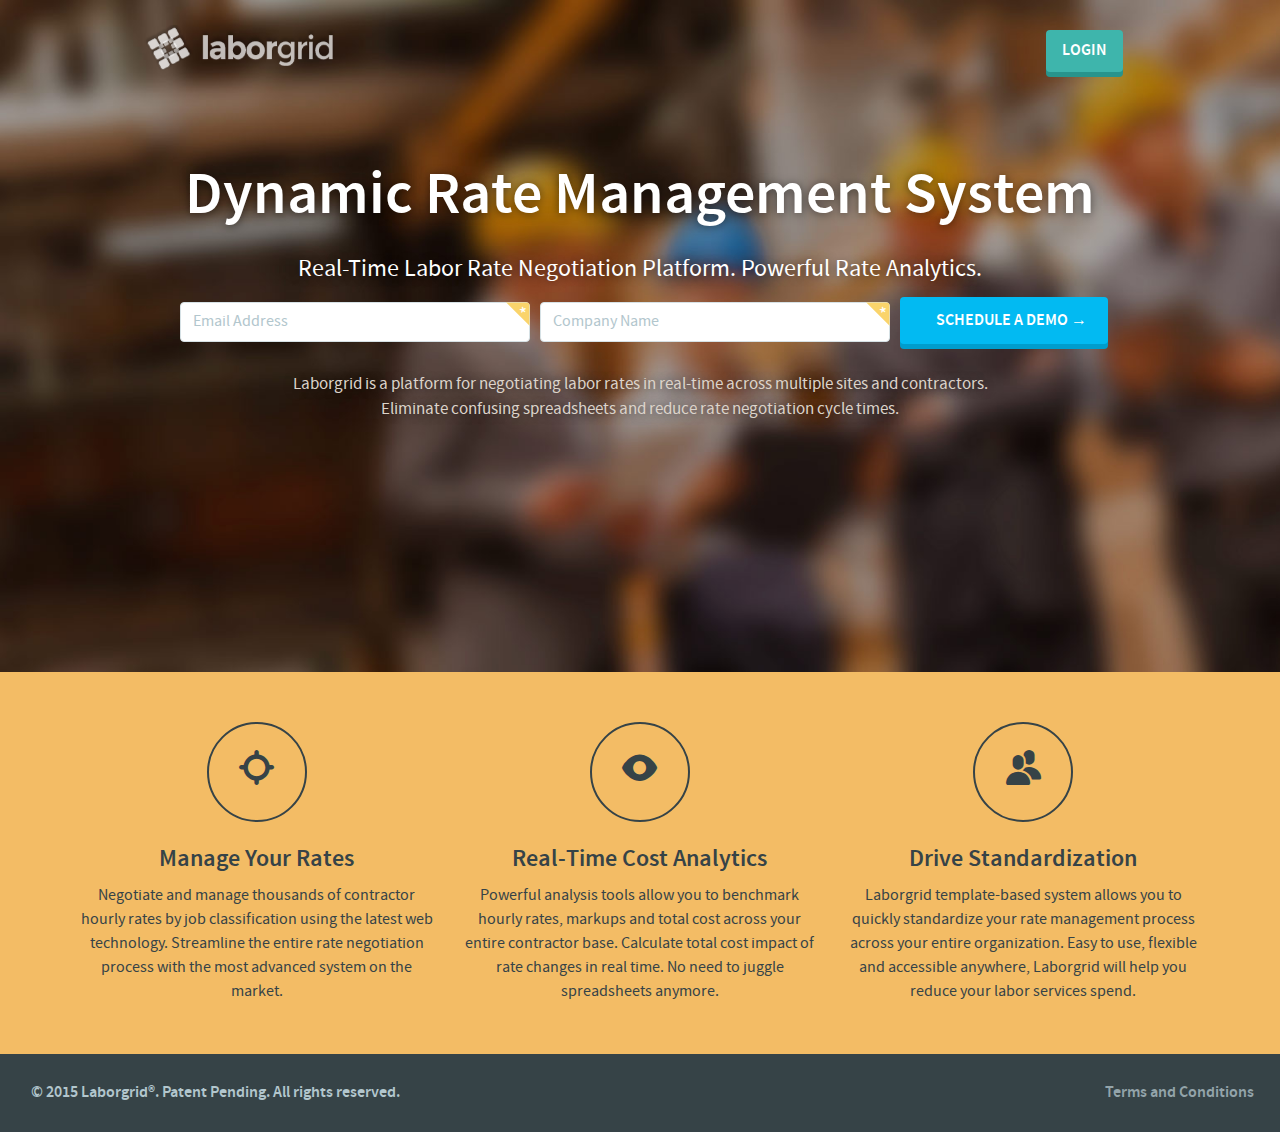
==== commit e3613fa0: "Added system to title and 'patent pending' to footer." ====
--- a/index.html
+++ b/index.html
@@ -2,10 +2,16 @@
 <html lang="en">
 <head>
   <meta charset="utf-8">
-  <title>Laborgrid - Dynamic Rate Management</title>
-  <meta name="description" content="Laborgrid - Dynamic Rate Management"/>
+  <link rel="icon" sizes="16x16 32x32" href="/favicon.ico?v=2">
+  <title>Laborgrid | Dynamic Rate Management System (DMS)</title>
+  <meta name="description" content="Laborgrid provides a cloud-based Dynamic Rate Management System (DMS) that allows organizations to better negotiate, procure, manage and optimize their global contractor workforces."/>
   <meta name="viewport" content="width=device-width, initial-scale=1.0, maximum-scale=1.0">
-  <link rel="icon" sizes="16x16 32x32" href="/favicon.ico?v=2">
+  <meta name="robots" content="index,follow"/>
+  <meta property="og:image" content="http://laborgrid.com/images/laborgrid_socialmedia.jpg">
+  <meta property="og:image:type" content="image/jpeg">
+  <meta property="og:image:width" content="180">
+  <meta property="og:image:height" content="110">
+
 
   <!-- Loading Bootstrap -->
   <link href="bootstrap/css/bootstrap.css" rel="stylesheet">
@@ -42,7 +48,7 @@
       </header>
       <div class="row">
         <div class="col-sm-12 headlines">
-          <h1 class="text-shadow animated fadeInDown">Dynamic Rate Management</h1>
+          <h1 class="text-shadow animated fadeInDown">Dynamic Rate Management System</h1>
           <p class="text-shadow">Real-Time Labor Rate Negotiation Platform. Powerful Rate Analytics.</p>
           <div class="col-xs-12 col-sm-1"></div>
             <div id="email-form-group" class="col-xs-12 col-sm-4 less-padding-right">
@@ -128,7 +134,7 @@
   <nav id="footer" class="navbar navbar-inverse" role="navigation">
     <div class="navbar-collapse">
         <ul class="nav navbar-nav">
-          <li class=""><a href="#">© 2015 Laborgrid®. All rights reserved.</a></li>
+          <li class=""><a href="#">© 2015 Laborgrid®. Patent Pending. All rights reserved.</a></li>
         </ul>
         <!--<ul class="nav navbar-nav navbar-right navbar-icons">
                   <li><a href="#fakeLink" class="navbar-link">Terms and Conditions</a></li>
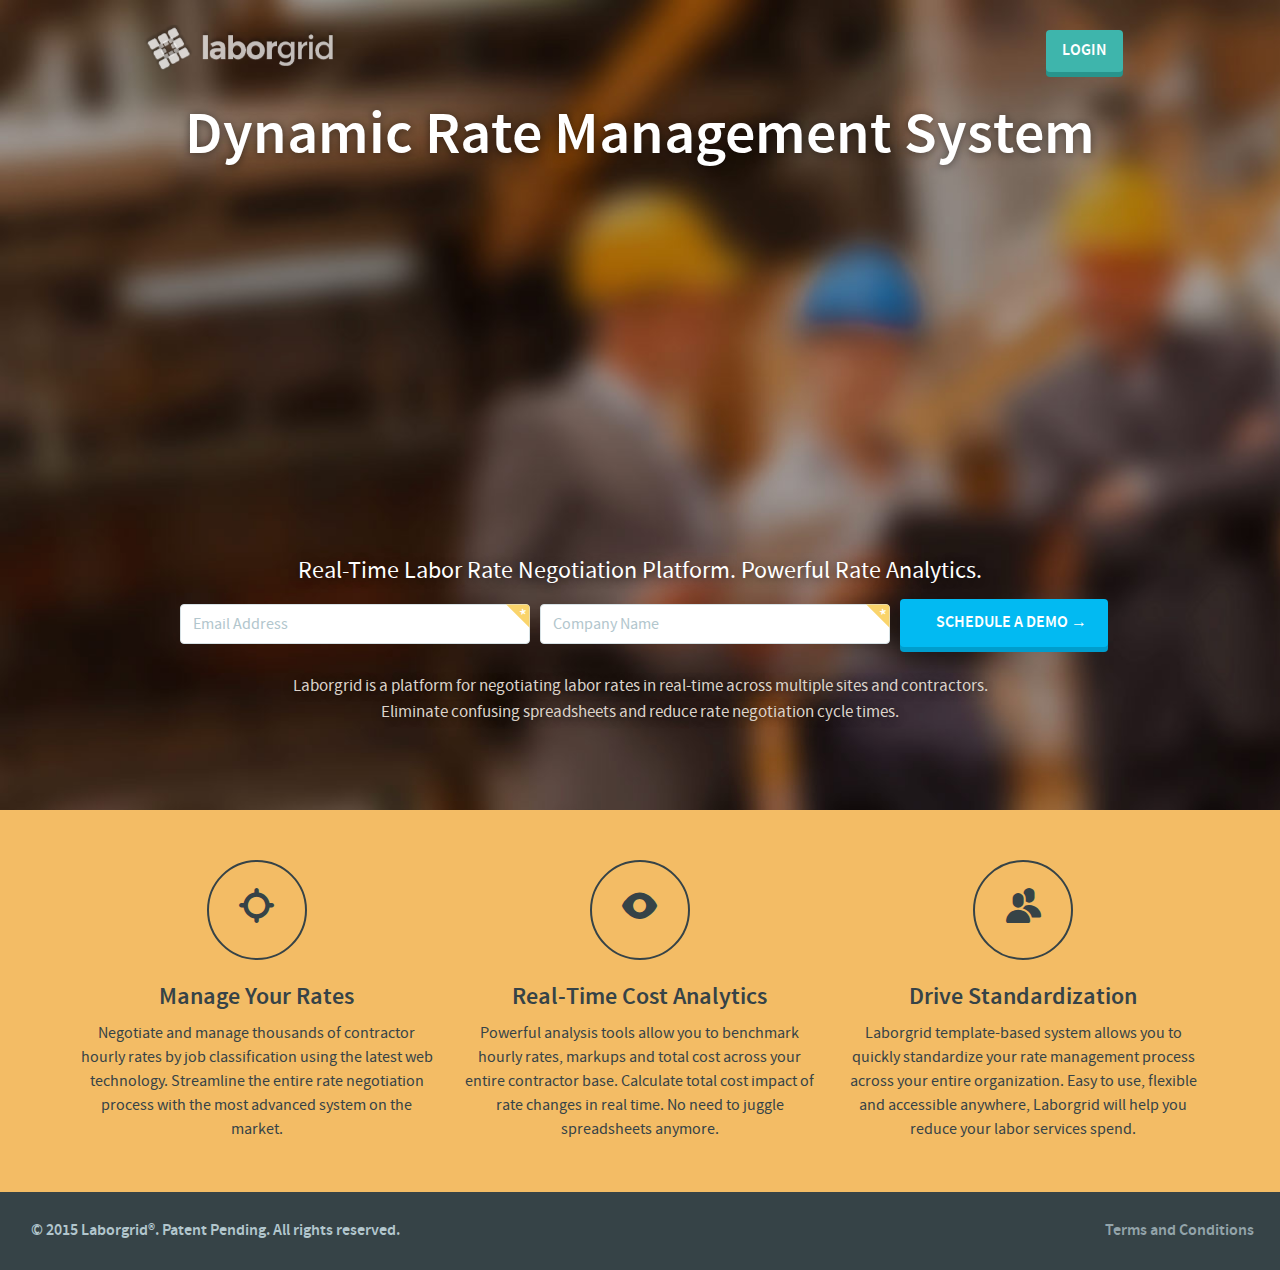
==== commit 213186d3: "Finished video (+1 squashed commit) Squashed commits: [a35fe80] Added video.js and main video. To-do" ====
--- a/index.html
+++ b/index.html
@@ -16,12 +16,17 @@
   <!-- Loading Bootstrap -->
   <link href="bootstrap/css/bootstrap.css" rel="stylesheet">
   <link href="bootstrap/css/prettify.css" rel="stylesheet">
-
   <!-- Loading Drunken Parrot UI -->
   <link href="css/drunken-parrot.css" rel="stylesheet">
   <link href="css/animate.min.css" rel="stylesheet">
   <link href="css/style.css" rel="stylesheet">
-
+  <!-- Loading HTML5 Video -->
+  <link href="https://vjs.zencdn.net/4.12/video-js.css" rel="stylesheet">
+
+  <!--<style>-->
+    <!--.video-js {padding-top: 56.25%}-->
+    <!--.vjs-fullscreen {padding-top: 0px}-->
+  <!--</style>-->
   <!-- <link rel="shortcut icon" href="images/favicon.ico"> -->
 
   <!-- HTML5 shim, for IE6-8 support of HTML5 elements. All other JS at the end of file. -->
@@ -49,7 +54,13 @@
       <div class="row">
         <div class="col-sm-12 headlines">
           <h1 class="text-shadow animated fadeInDown">Dynamic Rate Management System</h1>
-          <p class="text-shadow">Real-Time Labor Rate Negotiation Platform. Powerful Rate Analytics.</p>
+
+          <div class="video-container">
+            <!-- Video Goes Here -->
+            <style>.embed-container { position: relative; padding-bottom: 56.25%; height: 0; overflow: hidden; max-width: 100%; } .embed-container iframe, .embed-container object, .embed-container embed { position: absolute; top: 0; left: 0; width: 100%; height: 100%; }</style>
+            <div class='embed-container'><iframe src='http://player.vimeo.com/video/140533243' frameborder='0' webkitAllowFullScreen mozallowfullscreen allowFullScreen></iframe></div>
+          </div>
+          <p class="text-shadow margin-top">Real-Time Labor Rate Negotiation Platform. Powerful Rate Analytics.</p>
           <div class="col-xs-12 col-sm-1"></div>
             <div id="email-form-group" class="col-xs-12 col-sm-4 less-padding-right">
               <div class="form-group input-required">
@@ -165,6 +176,7 @@
 <!-- Placed at the end of the document so the pages load faster -->
 <script src="https://ajax.googleapis.com/ajax/libs/jquery/1.11.0/jquery.min.js"></script>
 <script src="https://cdn.firebase.com/js/client/2.2.4/firebase.js"></script>
+<script src="https://vjs.zencdn.net/4.12/video.js"></script>
 <script src="bootstrap/js/bootstrap.min.js"></script>
 <script src="js/checkbox.js"></script>
 <script src="js/radio.js"></script>
--- a/css/style.css
+++ b/css/style.css
@@ -56,7 +56,7 @@
 /*HOME PAGE STYLES*/
 
 header {
-  margin-bottom: 2.0rem;
+  margin-bottom: 1.0rem;
 }
 
 .home .logo {
@@ -92,6 +92,13 @@
   padding: 20px 40px 40px 40px;
 }
 
+/*VIDEO*/
+
+.video-container {
+    max-width: 600px;
+    margin: 0 auto;
+}
+
 @media (min-width: 768px) {
   .home .logo {
     margin-top:-5px;
@@ -104,12 +111,15 @@
     float: right;
   }
   header {
-    margin-bottom: 7rem;
+    margin-bottom: 1rem;
   }
   #services {
     padding: 20px 80px 40px 80px;
   }
-}
+
+}
+
+
 
 /*FEATURES BLOCK*/
 
@@ -202,4 +212,10 @@
     margin-left:5px;
     width: 214px;
   }
+}
+
+/*UTILITY*/
+
+.margin-top {
+    margin-top: 25px;
 }